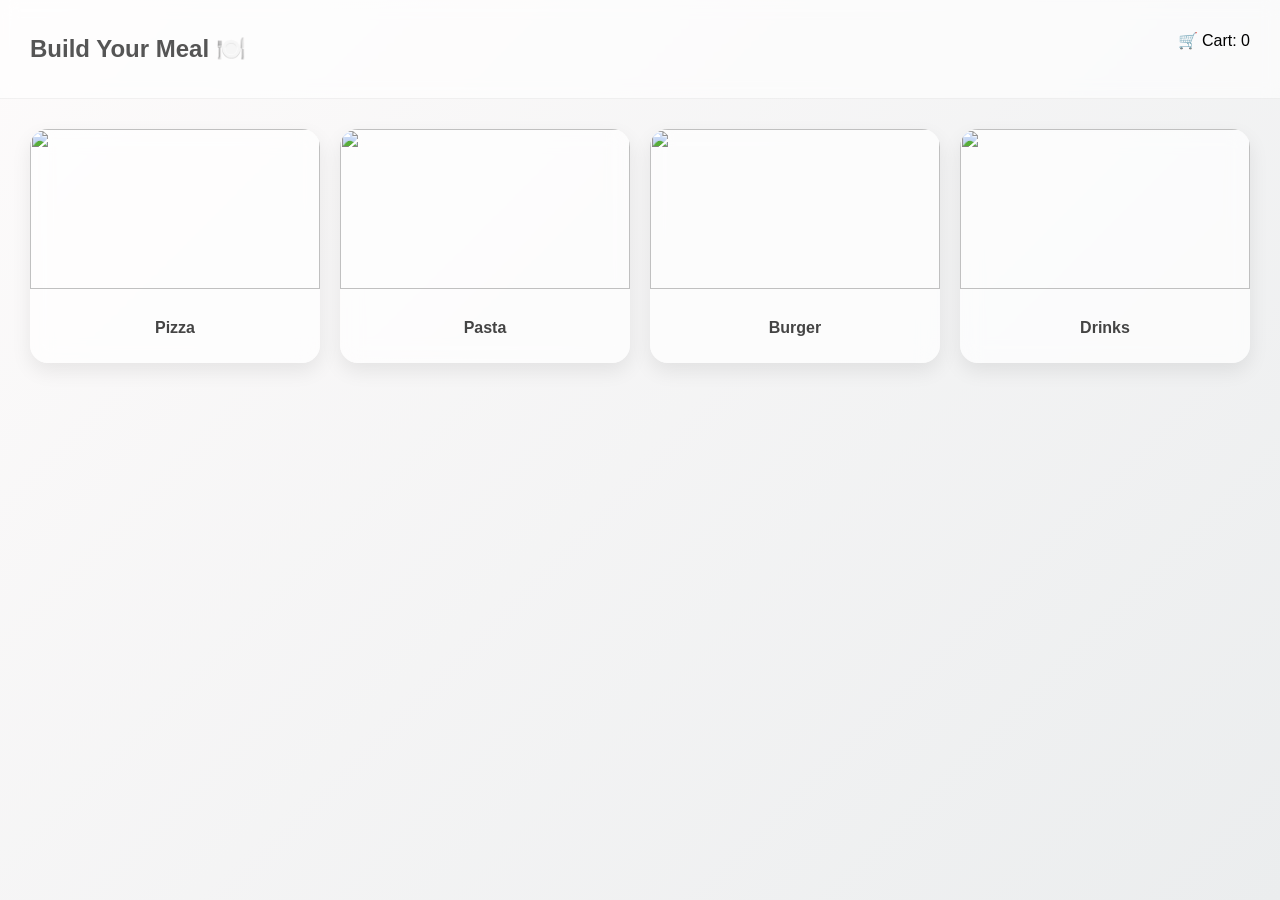
==== index.html @ 76381bdf "Initial commit" ====
<!DOCTYPE html>
<html lang="en">
<head>
<meta charset="UTF-8">
<title>BuildMyMeal</title>
<link rel="stylesheet" href="style.css">
<script src="https://cdn.tailwindcss.com"></script>
</head>
<body>
<nav class="navbar">
  <h2 class="heading">Build Your Meal 🍽️</h2>
  <p>🛒 Cart: <span id="cartCount">0</span></p>
</nav>
<main>
<div id="categories" class="categories">

  <div onclick="selectCategory('pizza')" class="catCard">
    <img src="https://cdn.pixabay.com/photo/2017/12/09/08/18/pizza-3007395_1280.jpg">
    <p>Pizza</p>
  </div>

  <div onclick="selectCategory('pasta')" class="catCard">
    <img src="https://images.unsplash.com/photo-1621996346565-e3dbc646d9a9?q=80&w=800">
    <p>Pasta</p>
  </div>

  <div onclick="selectCategory('burger')" class="catCard">
    <img src="https://cdn.pixabay.com/photo/2014/10/23/18/05/burger-500054_1280.jpg">
    <p>Burger</p>
  </div>

  <div onclick="selectCategory('drink')" class="catCard">
    <img src="https://cdn.pixabay.com/photo/2017/01/20/15/06/orange-juice-1995056_1280.jpg">
    <p>Drinks</p>
  </div>

</div>

<div id="builder"></div>

</main>

<script src="script.js"></script>
</body>
</html>
---- style.css ----
body {
  margin: 0;
  font-family: sans-serif;
  background: linear-gradient(135deg, #fdfbfb, #ebedee);
  min-height: 100vh;
}
.navbar {
  background: rgba(255,255,255,0.6);
  backdrop-filter: blur(8px);
  padding: 15px 30px;
  display: flex;
  justify-content: space-between;
  border-bottom: 1px solid rgba(0,0,0,0.05);
}
.heading {
  text-align: center;
  margin-top: 20px;
  color: #555;
}
.categories {
  display: grid;
  grid-template-columns: repeat(auto-fit, minmax(200px,1fr));
  gap: 20px;
  padding: 30px;
}
.catCard {
  background: rgba(255,255,255,0.7);
  backdrop-filter: blur(10px);
  border-radius: 18px;
  overflow: hidden;
  text-align: center;
  cursor: pointer;
  transition: 0.3s;
  box-shadow: 0 8px 20px rgba(0,0,0,0.08);
}
.catCard img {
  width: 100%;
  height: 160px;
  object-fit: cover;
}
.catCard p {
  padding: 10px;
  font-weight: 600;
  color: #444;
}
.catCard:hover {
  transform: translateY(-6px);
}
#builder {
  display: none;
  margin: 30px auto;
  width: 90%;
  max-width: 400px;
  background: rgba(255,255,255,0.8);
  backdrop-filter: blur(10px);
  padding: 20px;
  border-radius: 18px;
  text-align: center;
  box-shadow: 0 10px 25px rgba(0,0,0,0.08);
}
.options {
  display: grid;
  grid-template-columns: 1fr 1fr;
  gap: 10px;
}
.options button {
  padding: 10px;
  border-radius: 10px;
  background: #f1f3f5;
  border: none;
  transition: 0.3s;
}
.options button:hover {
  background: #dee2ff;
}
.card {
  padding: 10px;
}
.card img {
  width: 100%;
  border-radius: 12px;
}
.cartBtn {
  background: #ffcad4;
  margin-top: 10px;
  padding: 10px;
  border-radius: 10px;
  width: 100%;
}
.backInside {
  margin-top: 8px;
  background: #e9ecef;
  padding: 8px;
  border-radius: 10px;
  width: 100%;
}
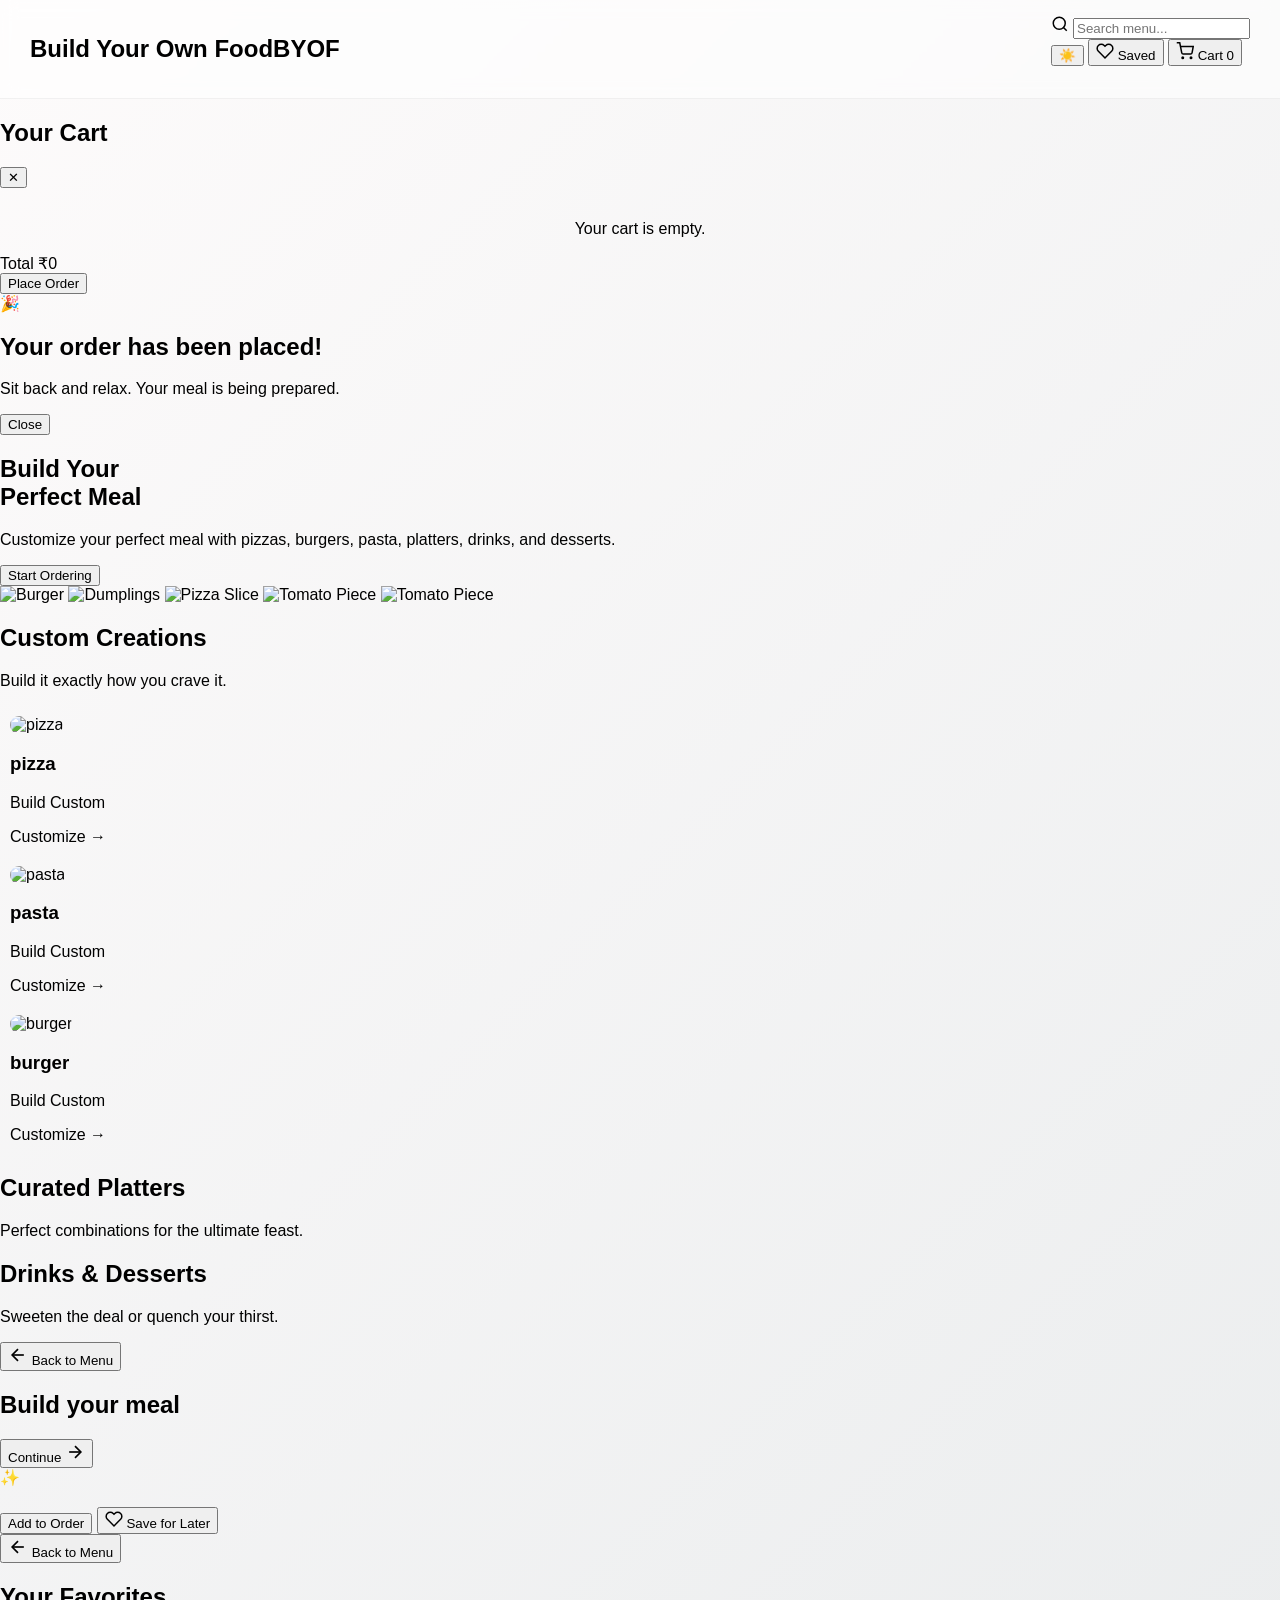
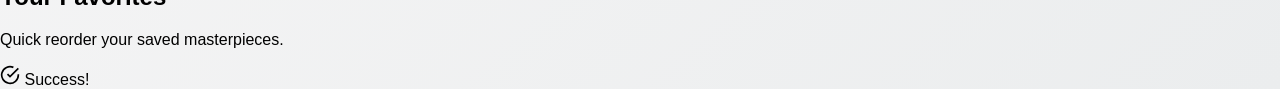
==== commit 94d4f54f: "do" ====
--- a/index.html
+++ b/index.html
@@ -1,45 +1,155 @@
 <!DOCTYPE html>
 <html lang="en">
 <head>
-<meta charset="UTF-8">
-<title>BuildMyMeal</title>
-<link rel="stylesheet" href="style.css">
-<script src="https://cdn.tailwindcss.com"></script>
+    <meta charset="UTF-8">
+    <meta name="viewport" content="width=device-width, initial-scale=1.0">
+    <title>Aesthetic Meal Builder</title>
+    <link href="https://fonts.googleapis.com/css2?family=Outfit:wght@300;400;500;600;700;800;900&display=swap" rel="stylesheet">
+    <script src="https://cdn.jsdelivr.net/npm/canvas-confetti@1.6.0/dist/confetti.browser.min.js"></script>
+    <link rel="stylesheet" href="style.css">
 </head>
 <body>
-<nav class="navbar">
-  <h2 class="heading">Build Your Meal 🍽️</h2>
-  <p>🛒 Cart: <span id="cartCount">0</span></p>
-</nav>
-<main>
-<div id="categories" class="categories">
 
-  <div onclick="selectCategory('pizza')" class="catCard">
-    <img src="https://cdn.pixabay.com/photo/2017/12/09/08/18/pizza-3007395_1280.jpg">
-    <p>Pizza</p>
-  </div>
+    <nav class="navbar">
+        <h1 class="logo" onclick="app.showSection('home')">
+        </span>Build Your Own Food<span class="logo-highlight">BYOF</span>
+        </h1>
+        <div class="nav-controls">
+            <div class="search-box">
+                <svg width="18" height="18" viewBox="0 0 24 24" fill="none" stroke="currentColor" stroke-width="2"><circle cx="11" cy="11" r="8"></circle><line x1="21" y1="21" x2="16.65" y2="16.65"></line></svg>
+                <input type="text" id="searchInput" placeholder="Search menu...">
+            </div>
+            <button class="nav-btn theme-toggle" id="themeToggleBtn" onclick="app.toggleTheme()">
+                <span id="themeIcon">☀️</span>
+            </button>
+            <button class="nav-btn" onclick="app.showSection('saved')">
+                <svg width="18" height="18" viewBox="0 0 24 24" fill="none" stroke="currentColor" stroke-width="2"><path d="M20.84 4.61a5.5 5.5 0 0 0-7.78 0L12 5.67l-1.06-1.06a5.5 5.5 0 0 0-7.78 7.78l1.06 1.06L12 21.23l7.78-7.78 1.06-1.06a5.5 5.5 0 0 0 0-7.78z"></path></svg>
+                Saved
+            </button>
+            <button class="cart-btn" onclick="app.toggleCart()">
+                <svg width="18" height="18" viewBox="0 0 24 24" fill="none" stroke="currentColor" stroke-width="2"><circle cx="9" cy="21" r="1"></circle><circle cx="20" cy="21" r="1"></circle><path d="M1 1h4l2.68 13.39a2 2 0 0 0 2 1.61h9.72a2 2 0 0 0 2-1.61L23 6H6"></path></svg>
+                Cart <span id="cartCount" class="badge-count">0</span>
+            </button>
+        </div>
+    </nav>
 
-  <div onclick="selectCategory('pasta')" class="catCard">
-    <img src="https://images.unsplash.com/photo-1621996346565-e3dbc646d9a9?q=80&w=800">
-    <p>Pasta</p>
-  </div>
+    <div id="cartOverlay" class="cart-overlay" onclick="app.toggleCart()"></div>
+    <div id="cartDrawer" class="cart-drawer">
+        <div class="cart-header">
+            <h2>Your Cart</h2>
+            <button class="close-cart-btn" onclick="app.toggleCart()">✕</button>
+        </div>
+        <div id="cartItemsContainer" class="cart-items"></div>
+        <div class="cart-footer">
+            <div class="cart-total-row">
+                <span>Total</span>
+                <span id="cartTotalDisplay" class="cart-total-price">₹0</span>
+            </div>
+            <button id="placeOrderBtn" class="primary-btn btn-large" onclick="app.placeOrder()">Place Order</button>
+        </div>
+    </div>
 
-  <div onclick="selectCategory('burger')" class="catCard">
-    <img src="https://cdn.pixabay.com/photo/2014/10/23/18/05/burger-500054_1280.jpg">
-    <p>Burger</p>
-  </div>
+    <div id="orderModalOverlay" class="modal-overlay">
+        <div class="modal-content glass-panel">
+            <div class="success-icon">🎉</div>
+            <h2>Your order has been placed!</h2>
+            <p>Sit back and relax. Your meal is being prepared.</p>
+            <button class="primary-btn btn-large" onclick="app.closeOrderModal()">Close</button>
+        </div>
+    </div>
 
-  <div onclick="selectCategory('drink')" class="catCard">
-    <img src="https://cdn.pixabay.com/photo/2017/01/20/15/06/orange-juice-1995056_1280.jpg">
-    <p>Drinks</p>
-  </div>
+    <main id="appContainer">
+  
+        <section id="homeSection" class="section active">
+            
+            <div class="hero-section">
+                <div class="hero-content">
+                    <h1>Build Your <br><span class="text-gradient">Perfect Meal</span></h1>
+                    <p>Customize your perfect meal with pizzas, burgers, pasta, platters, drinks, and desserts.</p>
+                    <button class="primary-btn hero-cta" onclick="document.getElementById('menu-start').scrollIntoView({behavior: 'smooth'})">Start Ordering</button>
+                </div>
+                
+                <div class="hero-images">
+                    <img src="images/burger.avif" class="float-img burger" alt="Burger">
+                    <img src="images/momos.avif" class="float-img momos" alt="Dumplings">
+                    <img src="images/pizza.avif" class="float-img pizza-slice" alt="Pizza Slice">
+                    <img src="images/tomato.avif" class="float-img tomato tomato-1" alt="Tomato Piece">
+                    <img src="images/tomato.avif" class="float-img tomato tomato-2" alt="Tomato Piece">
+                </div>
+            </div>
 
-</div>
+            <div class="container" id="menu-start">
+                <div class="section-header">
+                    <h2>Custom Creations</h2>
+                    <p>Build it exactly how you crave it.</p>
+                </div>
+                <div class="grid" id="customFoodGrid"></div>
 
-<div id="builder"></div>
+                <div class="section-header">
+                    <h2>Curated Platters</h2>
+                    <p>Perfect combinations for the ultimate feast.</p>
+                </div>
+                <div class="grid" id="plattersGrid"></div>
 
-</main>
+                <div class="section-header">
+                    <h2>Drinks & Desserts</h2>
+                    <p>Sweeten the deal or quench your thirst.</p>
+                </div>
+                <div class="grid" id="extrasGrid"></div>
+            </div>
+            
+        </section> 
 
-<script src="script.js"></script>
+        <section id="builderSection" class="section hidden container builder-container">
+            <button class="back-btn" onclick="app.showSection('home')">
+                <svg width="20" height="20" viewBox="0 0 24 24" fill="none" stroke="currentColor" stroke-width="2"><line x1="19" y1="12" x2="5" y2="12"></line><polyline points="12 19 5 12 12 5"></polyline></svg>
+                Back to Menu
+            </button>
+            <div class="builder-header">
+                <h2 id="builderTitle">Build your meal</h2>
+            </div>
+            
+            <div id="builderContent" class="option-cards-grid"></div>
+            
+            <div class="builder-actions">
+                <button id="nextStepBtn" class="primary-btn btn-large">Continue <svg width="20" height="20" viewBox="0 0 24 24" fill="none" stroke="currentColor" stroke-width="2"><line x1="5" y1="12" x2="19" y2="12"></line><polyline points="12 5 19 12 12 19"></polyline></svg></button>
+            </div>
+        </section>
+
+        <section id="summarySection" class="section hidden container">
+            <div class="summary-card glass-panel">
+                <div class="success-icon">✨</div>
+                <h2 id="summaryMessage"></h2>
+                <div class="receipt-divider"></div>
+                <h3 id="summaryTotal"></h3>
+                <div class="action-buttons">
+                    <button class="primary-btn btn-large" onclick="app.addToCart()">Add to Order</button>
+                    <button class="secondary-btn btn-large" onclick="app.saveMeal()">
+                        <svg width="18" height="18" viewBox="0 0 24 24" fill="none" stroke="currentColor" stroke-width="2"><path d="M20.84 4.61a5.5 5.5 0 0 0-7.78 0L12 5.67l-1.06-1.06a5.5 5.5 0 0 0-7.78 7.78l1.06 1.06L12 21.23l7.78-7.78 1.06-1.06a5.5 5.5 0 0 0 0-7.78z"></path></svg>
+                        Save for Later
+                    </button>
+                </div>
+            </div>
+        </section>
+
+        <section id="savedSection" class="section hidden container">
+            <button class="back-btn" onclick="app.showSection('home')">
+                <svg width="20" height="20" viewBox="0 0 24 24" fill="none" stroke="currentColor" stroke-width="2"><line x1="19" y1="12" x2="5" y2="12"></line><polyline points="12 19 5 12 12 5"></polyline></svg>
+                Back to Menu
+            </button>
+            <div class="section-header">
+                <h2>Your Favorites</h2>
+                <p>Quick reorder your saved masterpieces.</p>
+            </div>
+            <div class="grid" id="savedMealsGrid"></div>
+        </section>
+    </main>
+
+    <div id="toast" class="toast hidden">
+        <svg width="20" height="20" viewBox="0 0 24 24" fill="none" stroke="currentColor" stroke-width="2"><path d="M22 11.08V12a10 10 0 1 1-5.93-9.14"></path><polyline points="22 4 12 14.01 9 11.01"></polyline></svg>
+        <span id="toastMsg">Success!</span>
+    </div>
+
+    <script src="script.js"></script>
 </body>
-</html>+</html>
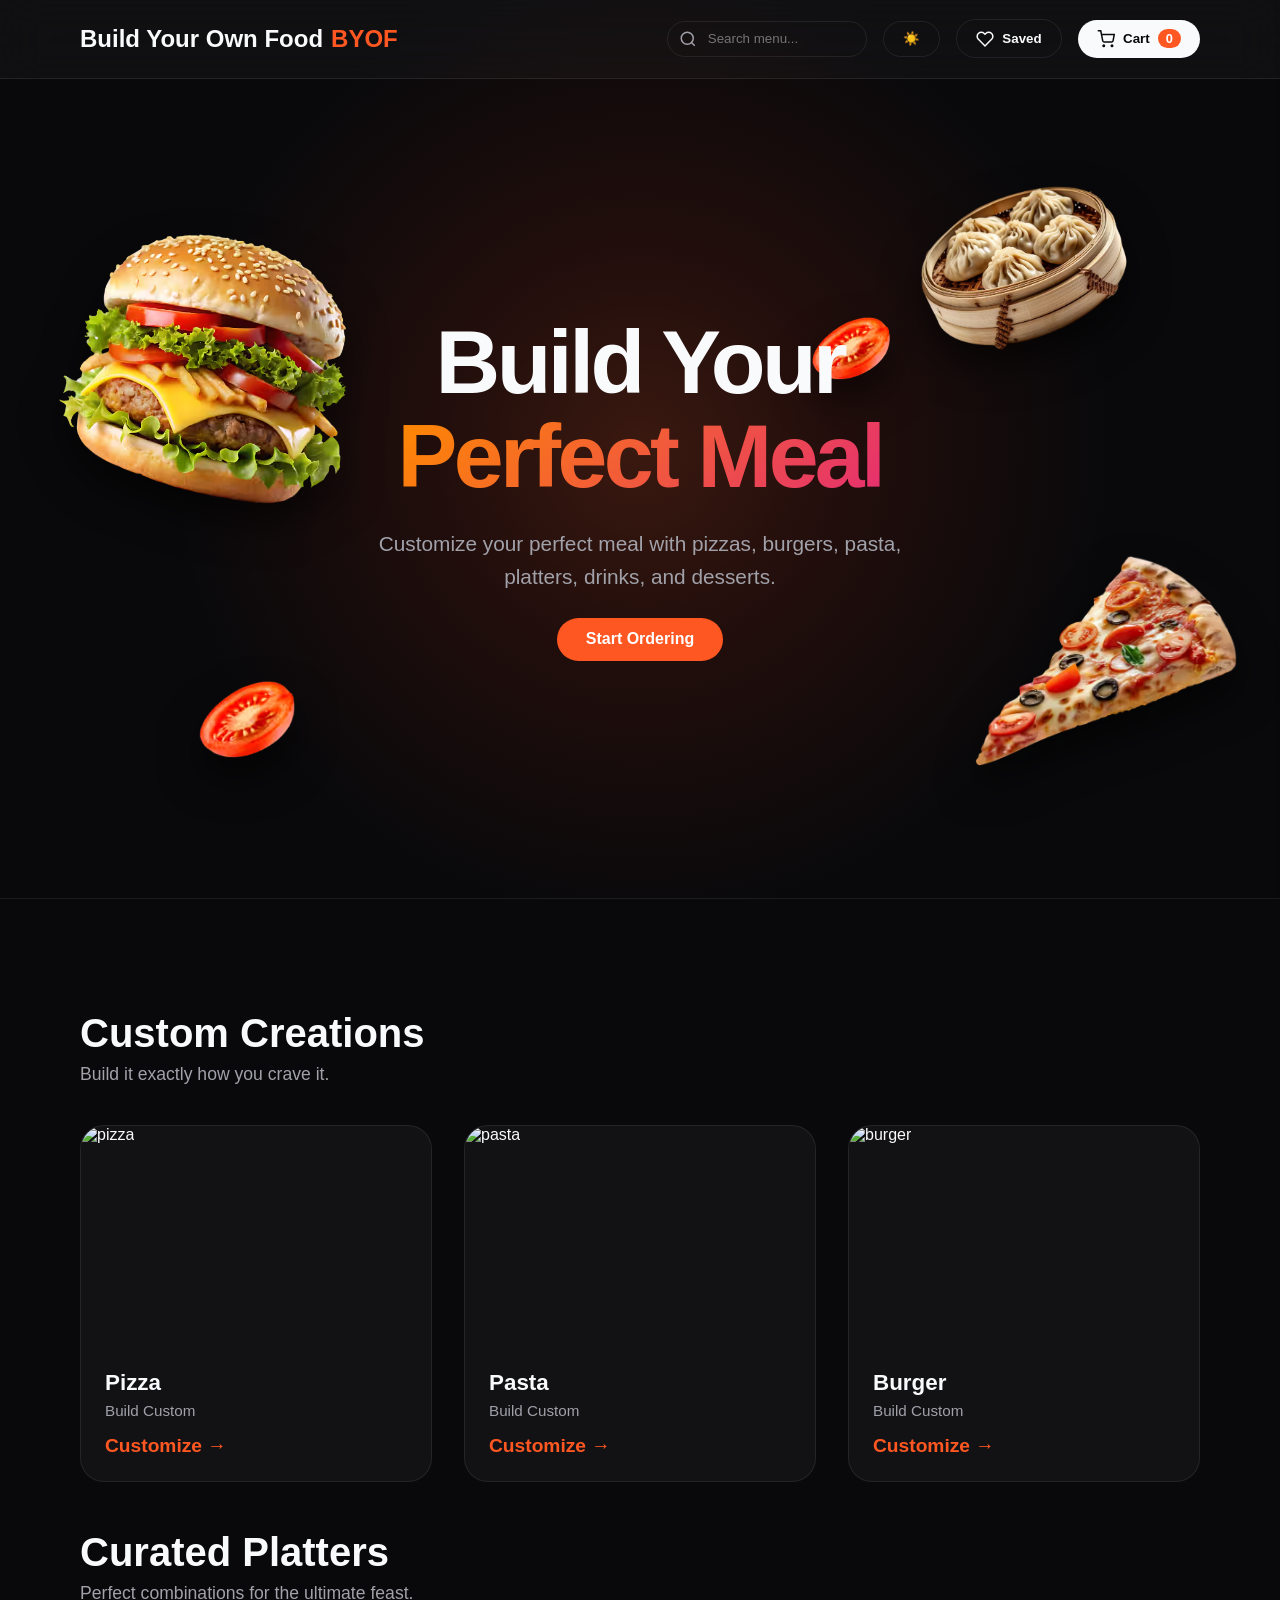
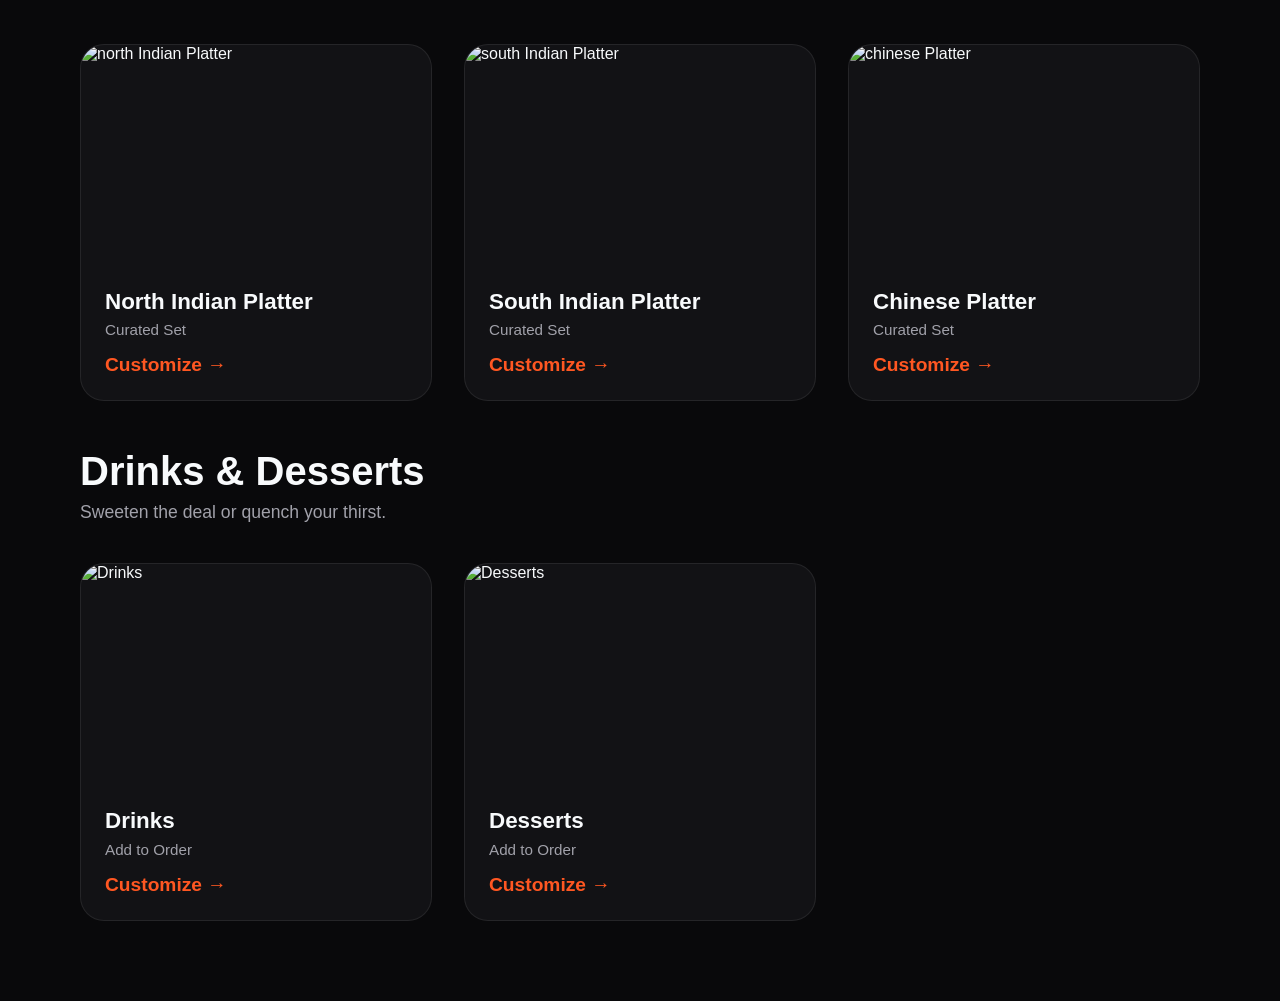
==== commit 466ed504: "new code" ====
--- a/index.html
+++ b/index.html
@@ -152,4 +152,4 @@
 
     <script src="script.js"></script>
 </body>
-</html>
+</html>
--- a/style.css
+++ b/style.css
@@ -1,96 +1,922 @@
+:root {
+    --bg-main: #09090b;
+    --surface-main: rgba(24, 24, 27, 0.7);
+    --text-main: #f8fafc;
+    --text-muted: #a1a1aa;
+
+    --primary: #ff5722;
+    --primary-hover: #f97316;
+    --primary-glow: rgba(255, 87, 34, 0.35);
+
+    --glass-bg: rgba(255, 255, 255, 0.03);
+    --glass-border: rgba(255, 255, 255, 0.08);
+    --glass-hover: rgba(255, 255, 255, 0.06);
+
+    --radius-md: 16px;
+    --radius-lg: 24px;
+
+    --shadow-soft: 0 10px 40px -10px rgba(0, 0, 0, 0.5);
+    --shadow-glow: 0 0 30px var(--primary-glow);
+}
+
+body.light-mode {
+    --bg-main: #f8fafc;
+    --surface-main: rgba(255, 255, 255, 0.85);
+    --text-main: #0f172a;
+    --text-muted: #64748b;
+    --glass-bg: rgba(255, 255, 255, 0.6);
+    --glass-border: #e2e8f0;
+    --glass-hover: #f1f5f9;
+    --shadow-soft: 0 10px 40px -10px rgba(0, 0, 0, 0.08);
+}
+
+* {
+    box-sizing: border-box;
+    margin: 0;
+    padding: 0;
+    font-family: 'Outfit', sans-serif;
+}
+
+/* =========================================
+   2. TYPOGRAPHY & GLOBAL STYLES
+   ========================================= */
 body {
-  margin: 0;
-  font-family: sans-serif;
-  background: linear-gradient(135deg, #fdfbfb, #ebedee);
-  min-height: 100vh;
-}
+    background-color: var(--bg-main);
+    /* Modern, Centered, Deep glowing radial gradient */
+    background-image: radial-gradient(circle at center,
+            rgba(255, 87, 34, 0.20) 0%,
+            rgba(255, 60, 20, 0.10) 25%,
+            rgba(9, 9, 11, 0.95) 60%,
+            #09090b 100%);
+    background-attachment: fixed;
+    background-size: 100vw 100vh;
+    background-repeat: no-repeat;
+    color: var(--text-main);
+    overflow-x: hidden;
+    transition: background-color 0.3s, color 0.3s;
+}
+
+body.light-mode {
+    background-image: radial-gradient(circle at center,
+            rgba(255, 120, 60, 0.15) 0%,
+            rgba(255, 120, 60, 0.05) 30%,
+            rgba(248, 250, 252, 0.9) 60%,
+            #f8fafc 100%);
+}
+
+.text-gradient {
+    background: linear-gradient(135deg, #ff8a00, #e52e71);
+    -webkit-background-clip: text;
+    -webkit-text-fill-color: transparent;
+}
+
 .navbar {
-  background: rgba(255,255,255,0.6);
-  backdrop-filter: blur(8px);
-  padding: 15px 30px;
-  display: flex;
-  justify-content: space-between;
-  border-bottom: 1px solid rgba(0,0,0,0.05);
-}
-.heading {
-  text-align: center;
-  margin-top: 20px;
-  color: #555;
-}
-.categories {
-  display: grid;
-  grid-template-columns: repeat(auto-fit, minmax(200px,1fr));
-  gap: 20px;
-  padding: 30px;
-}
-.catCard {
-  background: rgba(255,255,255,0.7);
-  backdrop-filter: blur(10px);
-  border-radius: 18px;
-  overflow: hidden;
-  text-align: center;
-  cursor: pointer;
-  transition: 0.3s;
-  box-shadow: 0 8px 20px rgba(0,0,0,0.08);
-}
-.catCard img {
-  width: 100%;
-  height: 160px;
-  object-fit: cover;
-}
-.catCard p {
-  padding: 10px;
-  font-weight: 600;
-  color: #444;
-}
-.catCard:hover {
-  transform: translateY(-6px);
-}
-#builder {
-  display: none;
-  margin: 30px auto;
-  width: 90%;
-  max-width: 400px;
-  background: rgba(255,255,255,0.8);
-  backdrop-filter: blur(10px);
-  padding: 20px;
-  border-radius: 18px;
-  text-align: center;
-  box-shadow: 0 10px 25px rgba(0,0,0,0.08);
-}
-.options {
-  display: grid;
-  grid-template-columns: 1fr 1fr;
-  gap: 10px;
-}
-.options button {
-  padding: 10px;
-  border-radius: 10px;
-  background: #f1f3f5;
-  border: none;
-  transition: 0.3s;
-}
-.options button:hover {
-  background: #dee2ff;
-}
+    display: flex;
+    justify-content: space-between;
+    align-items: center;
+    padding: 1.2rem 80px;
+    background: var(--glass-bg);
+    backdrop-filter: blur(25px);
+    -webkit-backdrop-filter: blur(25px);
+    border-bottom: 1px solid var(--glass-border);
+    position: sticky;
+    top: 0;
+    z-index: 100;
+}
+
+.logo {
+    cursor: pointer;
+    font-weight: 800;
+    font-size: 1.5rem;
+    display: flex;
+    align-items: center;
+    gap: 8px;
+}
+
+.logo-highlight {
+    color: var(--primary);
+}
+
+.nav-controls {
+    display: flex;
+    gap: 1rem;
+    align-items: center;
+}
+
+.search-box {
+    position: relative;
+    display: flex;
+    align-items: center;
+}
+
+.search-box svg {
+    position: absolute;
+    left: 12px;
+    color: var(--text-muted);
+    pointer-events: none;
+}
+
+.search-box input {
+    padding: 0.6rem 1rem 0.6rem 2.5rem;
+    border: 1px solid var(--glass-border);
+    border-radius: 100px;
+    background: transparent;
+    color: var(--text-main);
+    outline: none;
+    transition: 0.3s;
+    width: 200px;
+}
+
+.search-box input:focus {
+    border-color: var(--primary);
+    width: 240px;
+    box-shadow: var(--shadow-glow);
+}
+
+.nav-btn,
+.cart-btn {
+    display: flex;
+    align-items: center;
+    gap: 8px;
+    padding: 0.6rem 1.2rem;
+    cursor: pointer;
+    background: transparent;
+    border: 1px solid var(--glass-border);
+    border-radius: 100px;
+    color: var(--text-main);
+    transition: 0.3s;
+    font-weight: 600;
+}
+
+.nav-btn:hover {
+    background: var(--glass-hover);
+    border-color: var(--text-muted);
+}
+
+.cart-btn {
+    background: var(--text-main);
+    color: var(--bg-main);
+    border: none;
+}
+
+.cart-btn:hover {
+    transform: translateY(-2px);
+    box-shadow: 0 5px 15px rgba(0, 0, 0, 0.2);
+}
+
+.badge-count {
+    background: var(--primary);
+    color: white;
+    padding: 2px 8px;
+    border-radius: 20px;
+    font-size: 0.8rem;
+    font-weight: 800;
+}
+
+.cart-overlay {
+    position: fixed;
+    inset: 0;
+    background: rgba(0, 0, 0, 0.6);
+    backdrop-filter: blur(4px);
+    opacity: 0;
+    pointer-events: none;
+    transition: opacity 0.3s ease;
+    z-index: 999;
+}
+
+.cart-overlay.active {
+    opacity: 1;
+    pointer-events: all;
+}
+
+.cart-drawer {
+    position: fixed;
+    right: -450px;
+    top: 0;
+    bottom: 0;
+    width: 100%;
+    max-width: 400px;
+    background: rgba(24, 24, 27, 0.95);
+    backdrop-filter: blur(30px);
+    box-shadow: -10px 0 30px rgba(0, 0, 0, 0.5);
+    border-left: 1px solid var(--glass-border);
+    z-index: 1000;
+    transition: right 0.4s cubic-bezier(0.16, 1, 0.3, 1);
+    display: flex;
+    flex-direction: column;
+}
+
+body.light-mode .cart-drawer {
+    background: rgba(255, 255, 255, 0.95);
+}
+
+.cart-drawer.active {
+    right: 0;
+}
+
+.cart-header {
+    padding: 2rem;
+    border-bottom: 1px solid var(--glass-border);
+    display: flex;
+    justify-content: space-between;
+    align-items: center;
+}
+
+.cart-header h2 {
+    font-size: 1.8rem;
+}
+
+.close-cart-btn {
+    background: transparent;
+    border: none;
+    font-size: 1.5rem;
+    color: var(--text-muted);
+    cursor: pointer;
+}
+
+.close-cart-btn:hover {
+    color: var(--text-main);
+}
+
+.cart-items {
+    flex-grow: 1;
+    overflow-y: auto;
+    padding: 2rem;
+    display: flex;
+    flex-direction: column;
+    gap: 1rem;
+}
+
+.cart-item {
+    display: flex;
+    justify-content: space-between;
+    align-items: center;
+    padding: 1rem;
+    background: var(--glass-bg);
+    border: 1px solid var(--glass-border);
+    border-radius: 12px;
+}
+
+.cart-item-details h4 {
+    font-size: 1.1rem;
+    margin-bottom: 4px;
+}
+
+.cart-item-details p {
+    font-size: 0.85rem;
+    color: var(--text-muted);
+    max-width: 200px;
+    line-height: 1.3;
+}
+
+.cart-item-price-qty {
+    text-align: right;
+}
+
+.cart-item-price-qty .qty {
+    font-size: 0.85rem;
+    color: var(--text-muted);
+    margin-bottom: 4px;
+    display: block;
+}
+
+.cart-item-price-qty .price {
+    font-weight: bold;
+    color: var(--primary);
+    font-size: 1.1rem;
+}
+
+.cart-footer {
+    padding: 2rem;
+    border-top: 1px solid var(--glass-border);
+}
+
+.cart-total-row {
+    display: flex;
+    justify-content: space-between;
+    font-size: 1.4rem;
+    font-weight: bold;
+    margin-bottom: 1.5rem;
+}
+
+.cart-total-price {
+    color: var(--primary);
+}
+
+.hero-section {
+    position: relative;
+    width: 100%;
+    min-height: 100vh;
+    display: flex;
+    align-items: center;
+    justify-content: center;
+    overflow: hidden;
+    border-bottom: 1px solid var(--glass-border);
+    margin-top: -80px;
+    padding-top: 80px;
+}
+
+.hero-content {
+    position: relative;
+    z-index: 10;
+    text-align: center;
+    max-width: 900px;
+    padding: 0 2rem;
+    display: flex;
+    flex-direction: column;
+    align-items: center;
+    gap: 1.5rem;
+}
+
+.hero-content h1 {
+    font-size: clamp(3.5rem, 7vw, 6.5rem);
+    font-weight: 800;
+    line-height: 1.05;
+    letter-spacing: -0.04em;
+}
+
+.hero-content p {
+    font-size: clamp(1.1rem, 2vw, 1.3rem);
+    color: var(--text-muted);
+    max-width: 600px;
+    line-height: 1.6;
+}
+
+.hero-images {
+    position: absolute;
+    top: 0;
+    left: 0;
+    width: 100%;
+    height: 100%;
+    pointer-events: none;
+    z-index: 5;
+}
+
+.float-img {
+    position: absolute;
+    object-fit: contain;
+    filter: drop-shadow(0 20px 20px rgba(0, 0, 0, 0.6));
+}
+
+.burger {
+    width: 380px;
+    left: 2%;
+    top: 20%;
+    animation: float 6s ease-in-out infinite;
+}
+
+.pizza-slice {
+    width: 320px;
+    right: 2%;
+    bottom: 10%;
+    animation: float-tilted 5.5s ease-in-out infinite 0.5s;
+}
+
+.momos {
+    width: 260px;
+    right: 10%;
+    top: 15%;
+    animation: float 7s ease-in-out infinite 1s alternate-reverse;
+}
+
+.tomato-1 {
+    width: 90px;
+    right: 30%;
+    top: 35%;
+    animation: float 4s ease-in-out infinite 0.2s;
+}
+
+.tomato-2 {
+    width: 110px;
+    left: 15%;
+    bottom: 15%;
+    animation: float 4.5s ease-in-out infinite 0.8s;
+}
+
+@keyframes float {
+
+    0%,
+    100% {
+        transform: translateY(0);
+    }
+
+    50% {
+        transform: translateY(-30px);
+    }
+}
+
+@keyframes float-tilted {
+
+    0%,
+    100% {
+        transform: translateY(0) rotate(-15deg);
+    }
+
+    50% {
+        transform: translateY(-30px) rotate(-13deg);
+    }
+}
+
+main {
+    width: 100%;
+    padding-bottom: 5rem;
+}
+
+.container {
+    max-width: 1400px;
+    margin: 0 auto;
+    padding: 4rem 80px 0;
+}
+
+.section {
+    display: none;
+}
+
+.section.active {
+    display: block;
+    animation: fadeUp 0.6s cubic-bezier(0.16, 1, 0.3, 1) forwards;
+}
+
+.section-header {
+    margin-bottom: 2.5rem;
+    margin-top: 3rem;
+}
+
+.section-header h2 {
+    font-size: 2.5rem;
+    font-weight: 700;
+}
+
+.section-header p {
+    color: var(--text-muted);
+    font-size: 1.1rem;
+    margin-top: 0.5rem;
+}
+
+.grid {
+    display: grid;
+    grid-template-columns: repeat(auto-fill, minmax(300px, 1fr));
+    gap: 2rem;
+}
+
 .card {
-  padding: 10px;
-}
+    background: var(--surface-main);
+    backdrop-filter: blur(15px);
+    -webkit-backdrop-filter: blur(15px);
+    border: 1px solid var(--glass-border);
+    border-radius: var(--radius-lg);
+    overflow: hidden;
+    cursor: pointer;
+    transition: all 0.4s cubic-bezier(0.16, 1, 0.3, 1);
+    position: relative;
+    display: flex;
+    flex-direction: column;
+}
+
+.card:hover {
+    transform: translateY(-8px);
+    border-color: rgba(255, 255, 255, 0.2);
+    box-shadow: 0 20px 40px rgba(0, 0, 0, 0.15);
+}
+
+body:not(.light-mode) .card:hover {
+    box-shadow: 0 20px 40px rgba(0, 0, 0, 0.6);
+}
+
+.card-img-wrapper {
+    width: 100%;
+    height: 220px;
+    overflow: hidden;
+    position: relative;
+}
+
 .card img {
-  width: 100%;
-  border-radius: 12px;
-}
-.cartBtn {
-  background: #ffcad4;
-  margin-top: 10px;
-  padding: 10px;
-  border-radius: 10px;
-  width: 100%;
-}
-.backInside {
-  margin-top: 8px;
-  background: #e9ecef;
-  padding: 8px;
-  border-radius: 10px;
-  width: 100%;
+    width: 100%;
+    height: 100%;
+    object-fit: cover;
+    transition: transform 0.6s;
+}
+
+.card:hover img {
+    transform: scale(1.08);
+}
+
+.card-content {
+    padding: 1.5rem;
+    flex-grow: 1;
+    display: flex;
+    flex-direction: column;
+}
+
+.card h3 {
+    font-size: 1.4rem;
+    font-weight: 700;
+    margin-bottom: 0.4rem;
+    text-transform: capitalize;
+}
+
+.card p {
+    color: var(--text-muted);
+    font-size: 0.95rem;
+    margin-bottom: 1rem;
+}
+
+.card .price-tag {
+    margin-top: auto;
+    font-size: 1.2rem;
+    font-weight: 700;
+    color: var(--primary);
+}
+
+.card[data-hidden="true"] {
+    display: none;
+}
+
+.builder-container {
+    max-width: 1000px;
+    margin: 0 auto;
+}
+
+.builder-header {
+    display: flex;
+    justify-content: space-between;
+    align-items: center;
+    margin-bottom: 2rem;
+    padding-bottom: 1rem;
+    border-bottom: 1px solid var(--glass-border);
+}
+
+.builder-header h2 {
+    font-size: 2rem;
+}
+
+.option-cards-grid {
+    display: grid;
+    grid-template-columns: repeat(auto-fill, minmax(200px, 1fr));
+    gap: 1.5rem;
+    margin-bottom: 3rem;
+}
+
+.hidden-input {
+    position: absolute;
+    opacity: 0;
+    pointer-events: none;
+}
+
+.option-card {
+    background: var(--surface-main);
+    backdrop-filter: blur(15px);
+    border: 2px solid var(--glass-border);
+    border-radius: var(--radius-md);
+    padding: 1.5rem 1rem;
+    cursor: pointer;
+    text-align: center;
+    transition: all 0.3s cubic-bezier(0.16, 1, 0.3, 1);
+    position: relative;
+    display: flex;
+    flex-direction: column;
+    align-items: center;
+    gap: 0.8rem;
+    box-shadow: var(--shadow-soft);
+}
+
+.option-card:hover {
+    transform: translateY(-5px);
+    border-color: rgba(255, 255, 255, 0.3);
+    background: var(--glass-hover);
+}
+
+body.light-mode .option-card:hover {
+    border-color: #cbd5e1;
+}
+
+.option-card img {
+    width: 80px;
+    height: 80px;
+    border-radius: 50%;
+    object-fit: cover;
+    background: var(--glass-bg);
+    border: 2px solid var(--glass-border);
+    transition: transform 0.3s;
+}
+
+.option-card:hover img {
+    transform: scale(1.05);
+}
+
+.option-card .opt-name {
+    font-size: 1.1rem;
+    font-weight: 600;
+    line-height: 1.2;
+}
+
+.option-card .opt-price {
+    color: var(--text-muted);
+    font-size: 1rem;
+}
+
+.check-icon {
+    position: absolute;
+    top: 10px;
+    right: 10px;
+    width: 24px;
+    height: 24px;
+    border-radius: 50%;
+    background: var(--primary);
+    color: white;
+    display: flex;
+    align-items: center;
+    justify-content: center;
+    font-size: 12px;
+    font-weight: bold;
+    opacity: 0;
+    transform: scale(0.5);
+    transition: all 0.3s ease;
+}
+
+.option-card:has(.hidden-input:checked) {
+    border-color: var(--primary);
+    background: rgba(255, 87, 34, 0.08);
+    box-shadow: 0 10px 25px var(--primary-glow);
+}
+
+.option-card:has(.hidden-input:checked) .check-icon {
+    opacity: 1;
+    transform: scale(1);
+}
+
+.option-card:has(.hidden-input:checked) .opt-price {
+    color: var(--primary);
+    font-weight: bold;
+}
+
+.primary-btn {
+    display: inline-flex;
+    align-items: center;
+    justify-content: center;
+    gap: 8px;
+    background: var(--primary);
+    color: white;
+    border: none;
+    padding: 0.8rem 1.8rem;
+    border-radius: 100px;
+    cursor: pointer;
+    font-size: 1rem;
+    font-weight: 600;
+    transition: all 0.3s ease;
+}
+
+.primary-btn:hover {
+    background: var(--primary-hover);
+    transform: translateY(-2px);
+    box-shadow: var(--shadow-glow);
+}
+
+.secondary-btn {
+    display: inline-flex;
+    align-items: center;
+    justify-content: center;
+    gap: 8px;
+    background: transparent;
+    color: var(--text-main);
+    border: 1px solid var(--glass-border);
+    padding: 0.8rem 1.8rem;
+    border-radius: 100px;
+    cursor: pointer;
+    font-size: 1rem;
+    font-weight: 600;
+    transition: all 0.3s ease;
+}
+
+.secondary-btn:hover {
+    border-color: var(--text-main);
+    background: var(--glass-bg);
+}
+
+.btn-large {
+    padding: 1rem 2rem;
+    font-size: 1.1rem;
+    width: 100%;
+}
+
+.action-buttons {
+    display: flex;
+    flex-direction: column;
+    align-items: center;
+    gap: 1rem;
+    margin-top: 2rem;
+}
+
+.back-btn {
+    display: inline-flex;
+    align-items: center;
+    gap: 8px;
+    background: transparent;
+    border: none;
+    color: var(--text-muted);
+    cursor: pointer;
+    font-size: 1rem;
+    margin-bottom: 2rem;
+    transition: 0.2s;
+    font-weight: 500;
+}
+
+.back-btn:hover {
+    color: var(--text-main);
+    transform: translateX(-4px);
+}
+
+.modal-overlay {
+    position: fixed;
+    inset: 0;
+    background: rgba(0, 0, 0, 0.7);
+    backdrop-filter: blur(8px);
+    display: flex;
+    align-items: center;
+    justify-content: center;
+    opacity: 0;
+    pointer-events: none;
+    transition: 0.3s;
+    z-index: 1001;
+}
+
+.modal-overlay.active {
+    opacity: 1;
+    pointer-events: all;
+}
+
+.glass-panel {
+    background: var(--surface-main);
+    backdrop-filter: blur(25px);
+    border: 1px solid var(--glass-border);
+    padding: 4rem 2rem;
+    text-align: center;
+    border-radius: var(--radius-lg);
+    box-shadow: var(--shadow-soft);
+    max-width: 550px;
+    margin: 0 auto;
+}
+
+.success-icon {
+    font-size: 4rem;
+    margin-bottom: 1rem;
+    animation: bounceIn 0.6s cubic-bezier(0.175, 0.885, 0.32, 1.275);
+}
+
+.glass-panel h2 {
+    font-size: 2.2rem;
+    font-weight: 700;
+    color: var(--text-main);
+}
+
+.receipt-divider {
+    width: 60px;
+    height: 4px;
+    background: var(--glass-border);
+    margin: 1.5rem auto;
+    border-radius: 4px;
+}
+
+.glass-panel h3 {
+    font-size: 2.5rem;
+    font-weight: 800;
+    color: var(--primary);
+}
+
+.toast {
+    position: fixed;
+    bottom: 30px;
+    left: 50%;
+    transform: translateX(-50%) translateY(50px);
+    background: var(--text-main);
+    color: var(--bg-main);
+    padding: 1rem 2rem;
+    border-radius: 100px;
+    font-weight: 600;
+    display: flex;
+    align-items: center;
+    gap: 12px;
+    z-index: 1000;
+    transition: all 0.4s ease;
+    box-shadow: 0 10px 30px rgba(0, 0, 0, 0.3);
+}
+
+.toast svg {
+    color: #10b981;
+}
+
+.toast.show {
+    transform: translateX(-50%) translateY(0);
+    opacity: 1;
+}
+
+.toast.hidden {
+    opacity: 0;
+    pointer-events: none;
+}
+
+
+@keyframes fadeUp {
+    from {
+        opacity: 0;
+        transform: translateY(20px);
+    }
+
+    to {
+        opacity: 1;
+        transform: translateY(0);
+    }
+}
+
+@keyframes bounceIn {
+    0% {
+        transform: scale(0.5);
+        opacity: 0;
+    }
+
+    100% {
+        transform: scale(1);
+        opacity: 1;
+    }
+}
+
+@media (max-width: 1024px) {
+    .container {
+        padding: 4rem 40px 0;
+    }
+
+    .navbar {
+        padding: 1rem 40px;
+    }
+
+    .burger {
+        width: 280px;
+        left: -2%;
+    }
+
+    .pizza-slice {
+        width: 240px;
+        right: -2%;
+    }
+
+    .momos {
+        width: 200px;
+    }
+}
+
+@media (max-width: 768px) {
+    .container {
+        padding: 4rem 20px 0;
+    }
+
+    .navbar {
+        flex-direction: column;
+        padding: 1rem 20px;
+        gap: 1rem;
+    }
+
+    .nav-controls {
+        width: 100%;
+        justify-content: space-between;
+    }
+
+    .hero-section {
+        min-height: 80vh;
+        margin-top: 0;
+        padding-top: 0;
+    }
+
+    .hero-content h1 {
+        font-size: 3rem;
+    }
+
+
+    .burger {
+        width: 180px;
+        opacity: 0.3;
+        left: -10px;
+        top: 10%;
+    }
+
+    .pizza-slice {
+        width: 160px;
+        right: -10px;
+        bottom: 5%;
+        opacity: 0.3;
+    }
+
+    .momos {
+        width: 140px;
+        top: 5%;
+        opacity: 0.3;
+    }
+
+    .tomato-1,
+    .tomato-2 {
+        display: none;
+    }
+
+    .cart-drawer {
+        width: 85%;
+    }
 }
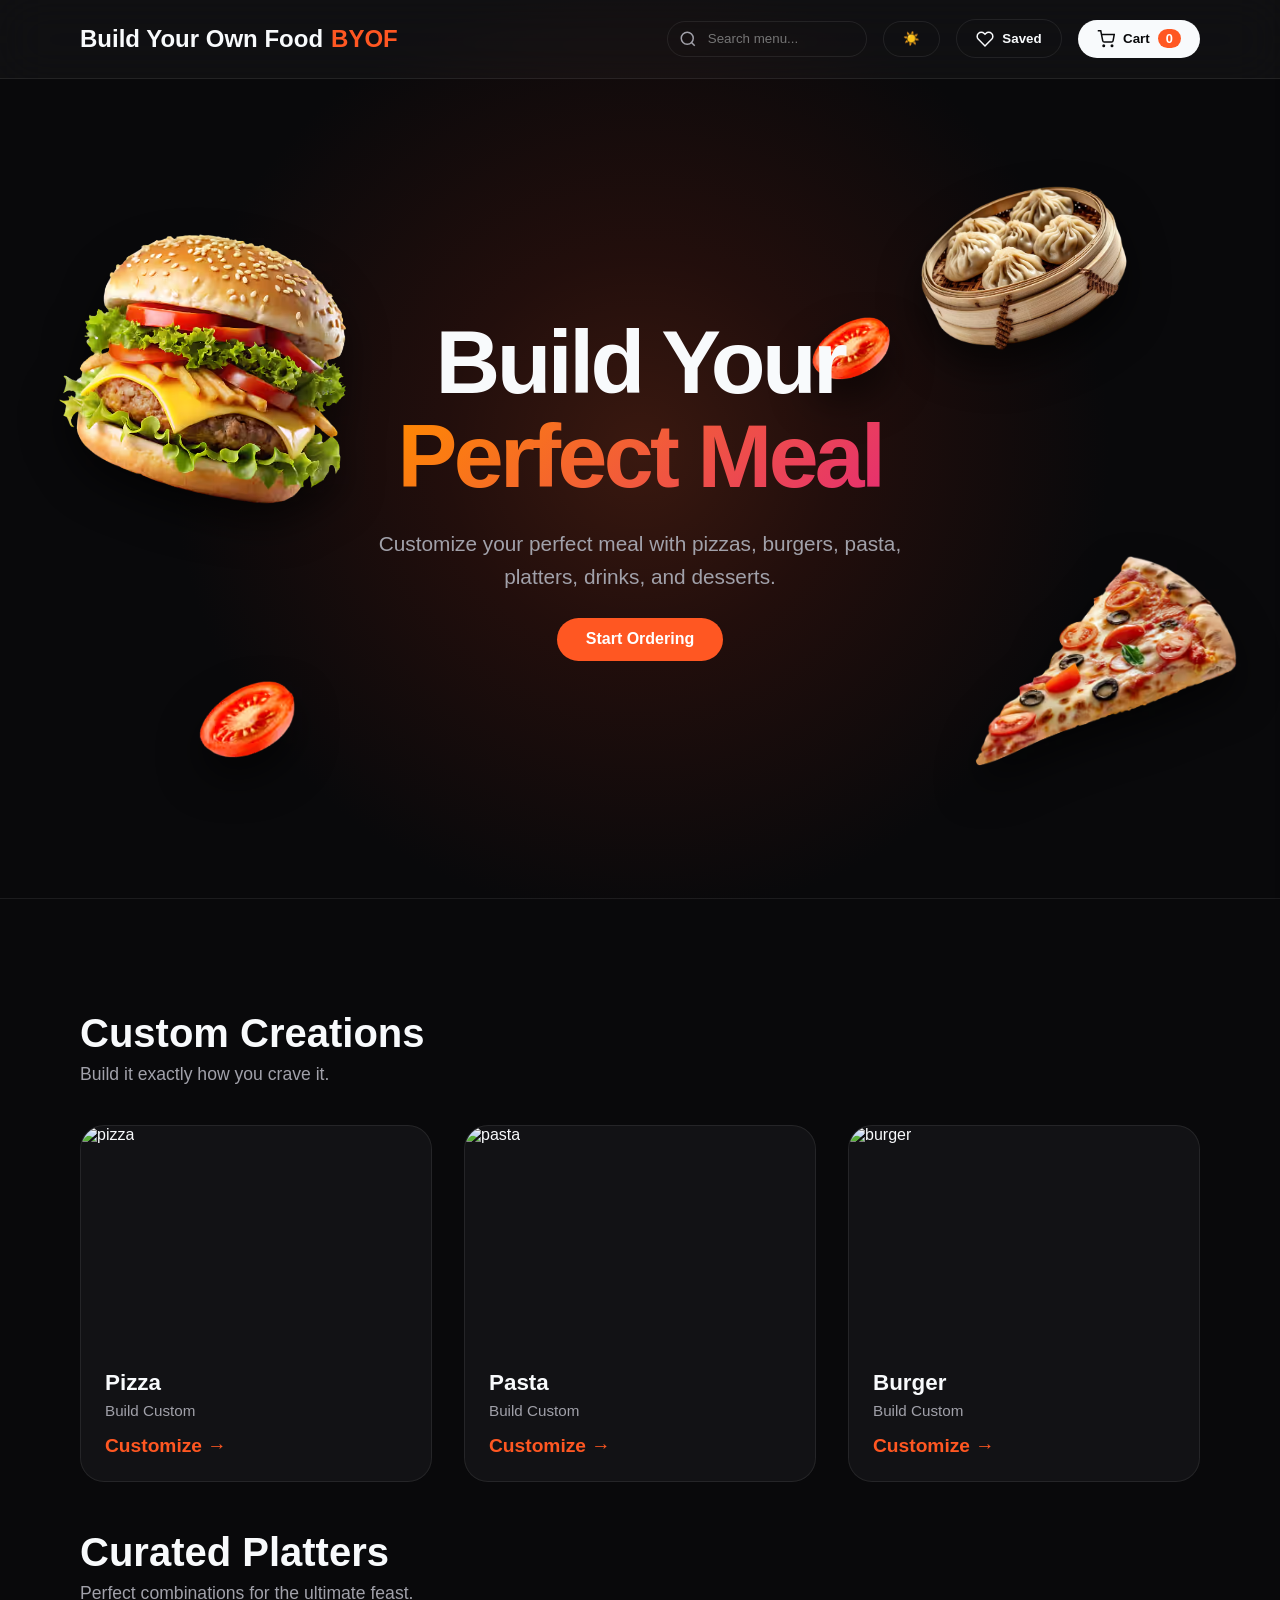
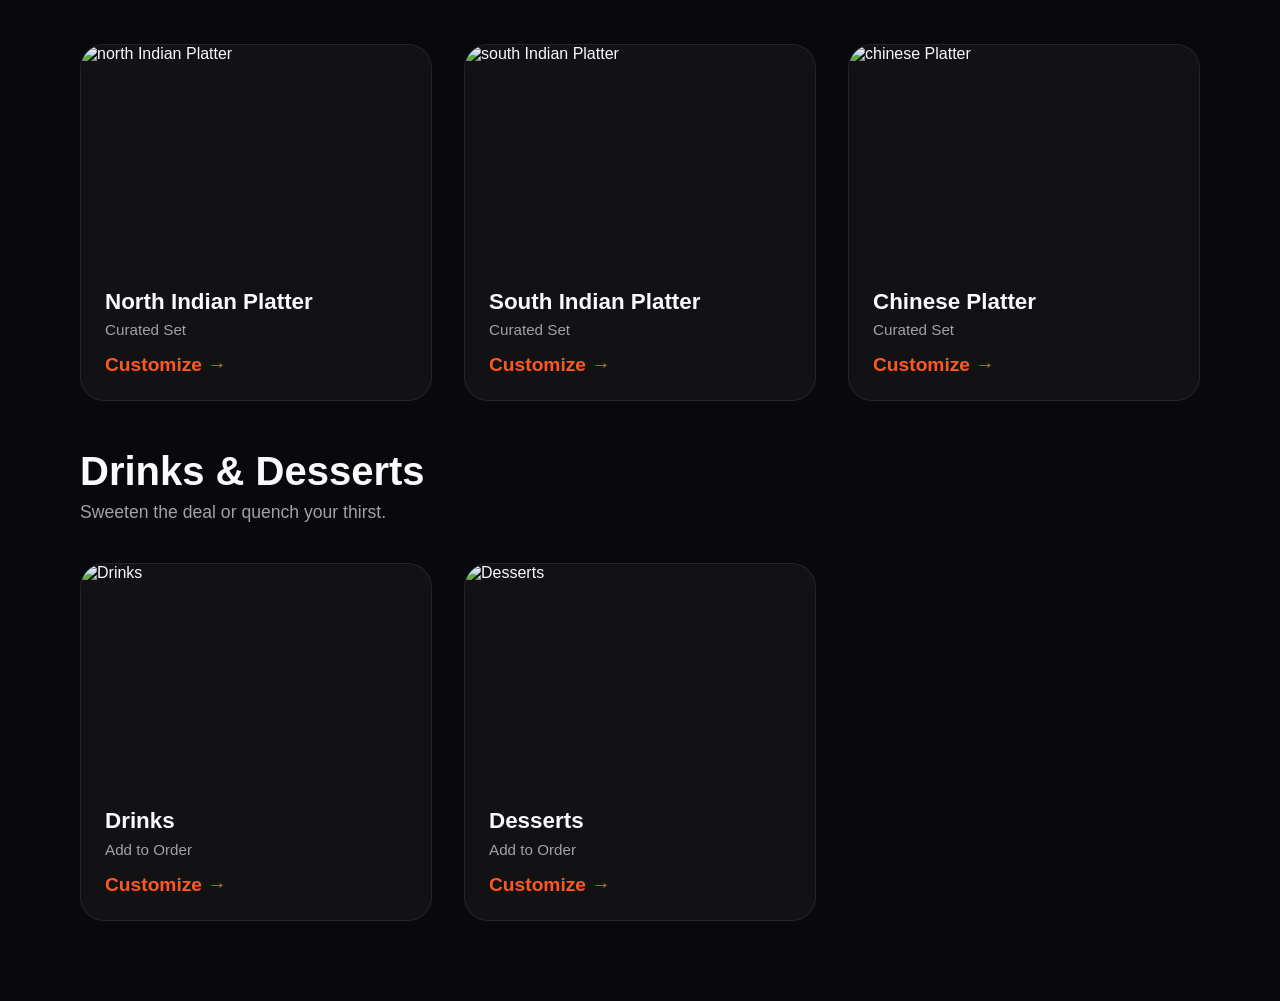
==== commit d3d9638f: "done" ====
--- a/index.html
+++ b/index.html
@@ -6,7 +6,18 @@
     <title>Aesthetic Meal Builder</title>
     <link href="https://fonts.googleapis.com/css2?family=Outfit:wght@300;400;500;600;700;800;900&display=swap" rel="stylesheet">
     <script src="https://cdn.jsdelivr.net/npm/canvas-confetti@1.6.0/dist/confetti.browser.min.js"></script>
-    <link rel="stylesheet" href="style.css">
+    <link rel="stylesheet" href="./css/variables.css">
+    <link rel="stylesheet" href="./css/base.css">
+    <link rel="stylesheet" href="./css/navbar.css">
+    <link rel="stylesheet" href="./css/layout.css">
+    <link rel="stylesheet" href="./css/cards.css">
+    <link rel="stylesheet" href="./css/builder.css">
+    <link rel="stylesheet" href="./css/buttons.css">
+    <link rel="stylesheet" href="./css/cart.css">
+    <link rel="stylesheet" href="./css/modals.css">
+    <link rel="stylesheet" href="./css/hero.css">
+    <link rel="stylesheet" href="./css/animations.css">
+    <link rel="stylesheet" href="./css/responsive.css">
 </head>
 <body>
 
@@ -150,6 +161,8 @@
         <span id="toastMsg">Success!</span>
     </div>
 
-    <script src="script.js"></script>
+    <script type="module" src="./main.js"></script>
+
+<script src="https://cdn.jsdelivr.net/npm/canvas-confetti@1.6.0/dist/confetti.browser.min.js"></script>
 </body>
 </html>
--- a/css/variables.css
+++ b/css/variables.css
@@ -0,0 +1,31 @@
+:root {
+    --bg-main: #09090b;
+    --surface-main: rgba(24, 24, 27, 0.7);
+    --text-main: #f8fafc;
+    --text-muted: #a1a1aa;
+
+    --primary: #ff5722;
+    --primary-hover: #f97316;
+    --primary-glow: rgba(255, 87, 34, 0.35);
+
+    --glass-bg: rgba(255, 255, 255, 0.03);
+    --glass-border: rgba(255, 255, 255, 0.08);
+    --glass-hover: rgba(255, 255, 255, 0.06);
+
+    --radius-md: 16px;
+    --radius-lg: 24px;
+
+    --shadow-soft: 0 10px 40px -10px rgba(0, 0, 0, 0.5);
+    --shadow-glow: 0 0 30px var(--primary-glow);
+}
+
+body.light-mode {
+    --bg-main: #f8fafc;
+    --surface-main: rgba(255, 255, 255, 0.85);
+    --text-main: #0f172a;
+    --text-muted: #64748b;
+    --glass-bg: rgba(255, 255, 255, 0.6);
+    --glass-border: #e2e8f0;
+    --glass-hover: #f1f5f9;
+    --shadow-soft: 0 10px 40px -10px rgba(0, 0, 0, 0.08);
+}
--- a/css/base.css
+++ b/css/base.css
@@ -0,0 +1,39 @@
+* {
+    box-sizing: border-box;
+    margin: 0;
+    padding: 0;
+    font-family: 'Outfit', sans-serif;
+}
+
+/* =========================================
+   2. TYPOGRAPHY & GLOBAL STYLES
+   ========================================= */
+body {
+    background-color: var(--bg-main);
+    /* Modern, Centered, Deep glowing radial gradient */
+    background-image: radial-gradient(circle at center,
+            rgba(255, 87, 34, 0.20) 0%,
+            rgba(255, 60, 20, 0.10) 25%,
+            rgba(9, 9, 11, 0.95) 60%,
+            #09090b 100%);
+    background-attachment: fixed;
+    background-size: 100vw 100vh;
+    background-repeat: no-repeat;
+    color: var(--text-main);
+    overflow-x: hidden;
+    transition: background-color 0.3s, color 0.3s;
+}
+
+body.light-mode {
+    background-image: radial-gradient(circle at center,
+            rgba(255, 120, 60, 0.15) 0%,
+            rgba(255, 120, 60, 0.05) 30%,
+            rgba(248, 250, 252, 0.9) 60%,
+            #f8fafc 100%);
+}
+
+.text-gradient {
+    background: linear-gradient(135deg, #ff8a00, #e52e71);
+    -webkit-background-clip: text;
+    -webkit-text-fill-color: transparent;
+}
--- a/css/navbar.css
+++ b/css/navbar.css
@@ -0,0 +1,102 @@
+.navbar {
+    display: flex;
+    justify-content: space-between;
+    align-items: center;
+    padding: 1.2rem 80px;
+    background: var(--glass-bg);
+    backdrop-filter: blur(25px);
+    -webkit-backdrop-filter: blur(25px);
+    border-bottom: 1px solid var(--glass-border);
+    position: sticky;
+    top: 0;
+    z-index: 100;
+}
+
+.logo {
+    cursor: pointer;
+    font-weight: 800;
+    font-size: 1.5rem;
+    display: flex;
+    align-items: center;
+    gap: 8px;
+}
+
+.logo-highlight {
+    color: var(--primary);
+}
+
+.nav-controls {
+    display: flex;
+    gap: 1rem;
+    align-items: center;
+}
+
+.search-box {
+    position: relative;
+    display: flex;
+    align-items: center;
+}
+
+.search-box svg {
+    position: absolute;
+    left: 12px;
+    color: var(--text-muted);
+    pointer-events: none;
+}
+
+.search-box input {
+    padding: 0.6rem 1rem 0.6rem 2.5rem;
+    border: 1px solid var(--glass-border);
+    border-radius: 100px;
+    background: transparent;
+    color: var(--text-main);
+    outline: none;
+    transition: 0.3s;
+    width: 200px;
+}
+
+.search-box input:focus {
+    border-color: var(--primary);
+    width: 240px;
+    box-shadow: var(--shadow-glow);
+}
+
+.nav-btn,
+.cart-btn {
+    display: flex;
+    align-items: center;
+    gap: 8px;
+    padding: 0.6rem 1.2rem;
+    cursor: pointer;
+    background: transparent;
+    border: 1px solid var(--glass-border);
+    border-radius: 100px;
+    color: var(--text-main);
+    transition: 0.3s;
+    font-weight: 600;
+}
+
+.nav-btn:hover {
+    background: var(--glass-hover);
+    border-color: var(--text-muted);
+}
+
+.cart-btn {
+    background: var(--text-main);
+    color: var(--bg-main);
+    border: none;
+}
+
+.cart-btn:hover {
+    transform: translateY(-2px);
+    box-shadow: 0 5px 15px rgba(0, 0, 0, 0.2);
+}
+
+.badge-count {
+    background: var(--primary);
+    color: white;
+    padding: 2px 8px;
+    border-radius: 20px;
+    font-size: 0.8rem;
+    font-weight: 800;
+}
--- a/css/layout.css
+++ b/css/layout.css
@@ -0,0 +1,41 @@
+main {
+    width: 100%;
+    padding-bottom: 5rem;
+}
+
+.container {
+    max-width: 1400px;
+    margin: 0 auto;
+    padding: 4rem 80px 0;
+}
+
+.section {
+    display: none;
+}
+
+.section.active {
+    display: block;
+    animation: fadeUp 0.6s cubic-bezier(0.16, 1, 0.3, 1) forwards;
+}
+
+.section-header {
+    margin-bottom: 2.5rem;
+    margin-top: 3rem;
+}
+
+.section-header h2 {
+    font-size: 2.5rem;
+    font-weight: 700;
+}
+
+.section-header p {
+    color: var(--text-muted);
+    font-size: 1.1rem;
+    margin-top: 0.5rem;
+}
+
+.grid {
+    display: grid;
+    grid-template-columns: repeat(auto-fill, minmax(300px, 1fr));
+    gap: 2rem;
+}
--- a/css/cards.css
+++ b/css/cards.css
@@ -0,0 +1,72 @@
+.card {
+    background: var(--surface-main);
+    backdrop-filter: blur(15px);
+    -webkit-backdrop-filter: blur(15px);
+    border: 1px solid var(--glass-border);
+    border-radius: var(--radius-lg);
+    overflow: hidden;
+    cursor: pointer;
+    transition: all 0.4s cubic-bezier(0.16, 1, 0.3, 1);
+    position: relative;
+    display: flex;
+    flex-direction: column;
+}
+
+.card:hover {
+    transform: translateY(-8px);
+    border-color: rgba(255, 255, 255, 0.2);
+    box-shadow: 0 20px 40px rgba(0, 0, 0, 0.15);
+}
+
+body:not(.light-mode) .card:hover {
+    box-shadow: 0 20px 40px rgba(0, 0, 0, 0.6);
+}
+
+.card-img-wrapper {
+    width: 100%;
+    height: 220px;
+    overflow: hidden;
+    position: relative;
+}
+
+.card img {
+    width: 100%;
+    height: 100%;
+    object-fit: cover;
+    transition: transform 0.6s;
+}
+
+.card:hover img {
+    transform: scale(1.08);
+}
+
+.card-content {
+    padding: 1.5rem;
+    flex-grow: 1;
+    display: flex;
+    flex-direction: column;
+}
+
+.card h3 {
+    font-size: 1.4rem;
+    font-weight: 700;
+    margin-bottom: 0.4rem;
+    text-transform: capitalize;
+}
+
+.card p {
+    color: var(--text-muted);
+    font-size: 0.95rem;
+    margin-bottom: 1rem;
+}
+
+.card .price-tag {
+    margin-top: auto;
+    font-size: 1.2rem;
+    font-weight: 700;
+    color: var(--primary);
+}
+
+.card[data-hidden="true"] {
+    display: none;
+}
--- a/css/builder.css
+++ b/css/builder.css
@@ -0,0 +1,117 @@
+.builder-container {
+    max-width: 1000px;
+    margin: 0 auto;
+}
+
+.builder-header {
+    display: flex;
+    justify-content: space-between;
+    align-items: center;
+    margin-bottom: 2rem;
+    padding-bottom: 1rem;
+    border-bottom: 1px solid var(--glass-border);
+}
+
+.builder-header h2 {
+    font-size: 2rem;
+}
+
+.option-cards-grid {
+    display: grid;
+    grid-template-columns: repeat(auto-fill, minmax(200px, 1fr));
+    gap: 1.5rem;
+    margin-bottom: 3rem;
+}
+
+.hidden-input {
+    position: absolute;
+    opacity: 0;
+    pointer-events: none;
+}
+
+.option-card {
+    background: var(--surface-main);
+    backdrop-filter: blur(15px);
+    border: 2px solid var(--glass-border);
+    border-radius: var(--radius-md);
+    padding: 1.5rem 1rem;
+    cursor: pointer;
+    text-align: center;
+    transition: all 0.3s cubic-bezier(0.16, 1, 0.3, 1);
+    position: relative;
+    display: flex;
+    flex-direction: column;
+    align-items: center;
+    gap: 0.8rem;
+    box-shadow: var(--shadow-soft);
+}
+
+.option-card:hover {
+    transform: translateY(-5px);
+    border-color: rgba(255, 255, 255, 0.3);
+    background: var(--glass-hover);
+}
+
+body.light-mode .option-card:hover {
+    border-color: #cbd5e1;
+}
+
+.option-card img {
+    width: 80px;
+    height: 80px;
+    border-radius: 50%;
+    object-fit: cover;
+    background: var(--glass-bg);
+    border: 2px solid var(--glass-border);
+    transition: transform 0.3s;
+}
+
+.option-card:hover img {
+    transform: scale(1.05);
+}
+
+.option-card .opt-name {
+    font-size: 1.1rem;
+    font-weight: 600;
+    line-height: 1.2;
+}
+
+.option-card .opt-price {
+    color: var(--text-muted);
+    font-size: 1rem;
+}
+
+.check-icon {
+    position: absolute;
+    top: 10px;
+    right: 10px;
+    width: 24px;
+    height: 24px;
+    border-radius: 50%;
+    background: var(--primary);
+    color: white;
+    display: flex;
+    align-items: center;
+    justify-content: center;
+    font-size: 12px;
+    font-weight: bold;
+    opacity: 0;
+    transform: scale(0.5);
+    transition: all 0.3s ease;
+}
+
+.option-card:has(.hidden-input:checked) {
+    border-color: var(--primary);
+    background: rgba(255, 87, 34, 0.08);
+    box-shadow: 0 10px 25px var(--primary-glow);
+}
+
+.option-card:has(.hidden-input:checked) .check-icon {
+    opacity: 1;
+    transform: scale(1);
+}
+
+.option-card:has(.hidden-input:checked) .opt-price {
+    color: var(--primary);
+    font-weight: bold;
+}
--- a/css/buttons.css
+++ b/css/buttons.css
@@ -0,0 +1,75 @@
+.primary-btn {
+    display: inline-flex;
+    align-items: center;
+    justify-content: center;
+    gap: 8px;
+    background: var(--primary);
+    color: white;
+    border: none;
+    padding: 0.8rem 1.8rem;
+    border-radius: 100px;
+    cursor: pointer;
+    font-size: 1rem;
+    font-weight: 600;
+    transition: all 0.3s ease;
+}
+
+.primary-btn:hover {
+    background: var(--primary-hover);
+    transform: translateY(-2px);
+    box-shadow: var(--shadow-glow);
+}
+
+.secondary-btn {
+    display: inline-flex;
+    align-items: center;
+    justify-content: center;
+    gap: 8px;
+    background: transparent;
+    color: var(--text-main);
+    border: 1px solid var(--glass-border);
+    padding: 0.8rem 1.8rem;
+    border-radius: 100px;
+    cursor: pointer;
+    font-size: 1rem;
+    font-weight: 600;
+    transition: all 0.3s ease;
+}
+
+.secondary-btn:hover {
+    border-color: var(--text-main);
+    background: var(--glass-bg);
+}
+
+.btn-large {
+    padding: 1rem 2rem;
+    font-size: 1.1rem;
+    width: 100%;
+}
+
+.action-buttons {
+    display: flex;
+    flex-direction: column;
+    align-items: center;
+    gap: 1rem;
+    margin-top: 2rem;
+}
+
+.back-btn {
+    display: inline-flex;
+    align-items: center;
+    gap: 8px;
+    background: transparent;
+    border: none;
+    color: var(--text-muted);
+    cursor: pointer;
+    font-size: 1rem;
+    margin-bottom: 2rem;
+    transition: 0.2s;
+    font-weight: 500;
+}
+
+.back-btn:hover {
+    color: var(--text-main);
+    transform: translateX(-4px);
+}
--- a/css/cart.css
+++ b/css/cart.css
@@ -0,0 +1,129 @@
+.cart-overlay {
+    position: fixed;
+    inset: 0;
+    background: rgba(0, 0, 0, 0.6);
+    backdrop-filter: blur(4px);
+    opacity: 0;
+    pointer-events: none;
+    transition: opacity 0.3s ease;
+    z-index: 999;
+}
+
+.cart-overlay.active {
+    opacity: 1;
+    pointer-events: all;
+}
+
+.cart-drawer {
+    position: fixed;
+    right: -450px;
+    top: 0;
+    bottom: 0;
+    width: 100%;
+    max-width: 400px;
+    background: rgba(24, 24, 27, 0.95);
+    backdrop-filter: blur(30px);
+    box-shadow: -10px 0 30px rgba(0, 0, 0, 0.5);
+    border-left: 1px solid var(--glass-border);
+    z-index: 1000;
+    transition: right 0.4s cubic-bezier(0.16, 1, 0.3, 1);
+    display: flex;
+    flex-direction: column;
+}
+
+body.light-mode .cart-drawer {
+    background: rgba(255, 255, 255, 0.95);
+}
+
+.cart-drawer.active {
+    right: 0;
+}
+
+.cart-header {
+    padding: 2rem;
+    border-bottom: 1px solid var(--glass-border);
+    display: flex;
+    justify-content: space-between;
+    align-items: center;
+}
+
+.cart-header h2 {
+    font-size: 1.8rem;
+}
+
+.close-cart-btn {
+    background: transparent;
+    border: none;
+    font-size: 1.5rem;
+    color: var(--text-muted);
+    cursor: pointer;
+}
+
+.close-cart-btn:hover {
+    color: var(--text-main);
+}
+
+.cart-items {
+    flex-grow: 1;
+    overflow-y: auto;
+    padding: 2rem;
+    display: flex;
+    flex-direction: column;
+    gap: 1rem;
+}
+
+.cart-item {
+    display: flex;
+    justify-content: space-between;
+    align-items: center;
+    padding: 1rem;
+    background: var(--glass-bg);
+    border: 1px solid var(--glass-border);
+    border-radius: 12px;
+}
+
+.cart-item-details h4 {
+    font-size: 1.1rem;
+    margin-bottom: 4px;
+}
+
+.cart-item-details p {
+    font-size: 0.85rem;
+    color: var(--text-muted);
+    max-width: 200px;
+    line-height: 1.3;
+}
+
+.cart-item-price-qty {
+    text-align: right;
+}
+
+.cart-item-price-qty .qty {
+    font-size: 0.85rem;
+    color: var(--text-muted);
+    margin-bottom: 4px;
+    display: block;
+}
+
+.cart-item-price-qty .price {
+    font-weight: bold;
+    color: var(--primary);
+    font-size: 1.1rem;
+}
+
+.cart-footer {
+    padding: 2rem;
+    border-top: 1px solid var(--glass-border);
+}
+
+.cart-total-row {
+    display: flex;
+    justify-content: space-between;
+    font-size: 1.4rem;
+    font-weight: bold;
+    margin-bottom: 1.5rem;
+}
+
+.cart-total-price {
+    color: var(--primary);
+}
--- a/css/modals.css
+++ b/css/modals.css
@@ -0,0 +1,88 @@
+.modal-overlay {
+    position: fixed;
+    inset: 0;
+    background: rgba(0, 0, 0, 0.7);
+    backdrop-filter: blur(8px);
+    display: flex;
+    align-items: center;
+    justify-content: center;
+    opacity: 0;
+    pointer-events: none;
+    transition: 0.3s;
+    z-index: 1001;
+}
+
+.modal-overlay.active {
+    opacity: 1;
+    pointer-events: all;
+}
+
+.glass-panel {
+    background: var(--surface-main);
+    backdrop-filter: blur(25px);
+    border: 1px solid var(--glass-border);
+    padding: 4rem 2rem;
+    text-align: center;
+    border-radius: var(--radius-lg);
+    box-shadow: var(--shadow-soft);
+    max-width: 550px;
+    margin: 0 auto;
+}
+
+.success-icon {
+    font-size: 4rem;
+    margin-bottom: 1rem;
+    animation: bounceIn 0.6s cubic-bezier(0.175, 0.885, 0.32, 1.275);
+}
+
+.glass-panel h2 {
+    font-size: 2.2rem;
+    font-weight: 700;
+    color: var(--text-main);
+}
+
+.receipt-divider {
+    width: 60px;
+    height: 4px;
+    background: var(--glass-border);
+    margin: 1.5rem auto;
+    border-radius: 4px;
+}
+
+.glass-panel h3 {
+    font-size: 2.5rem;
+    font-weight: 800;
+    color: var(--primary);
+}
+
+.toast {
+    position: fixed;
+    bottom: 30px;
+    left: 50%;
+    transform: translateX(-50%) translateY(50px);
+    background: var(--text-main);
+    color: var(--bg-main);
+    padding: 1rem 2rem;
+    border-radius: 100px;
+    font-weight: 600;
+    display: flex;
+    align-items: center;
+    gap: 12px;
+    z-index: 1000;
+    transition: all 0.4s ease;
+    box-shadow: 0 10px 30px rgba(0, 0, 0, 0.3);
+}
+
+.toast svg {
+    color: #10b981;
+}
+
+.toast.show {
+    transform: translateX(-50%) translateY(0);
+    opacity: 1;
+}
+
+.toast.hidden {
+    opacity: 0;
+    pointer-events: none;
+}
--- a/css/hero.css
+++ b/css/hero.css
@@ -0,0 +1,113 @@
+.hero-section {
+    position: relative;
+    width: 100%;
+    min-height: 100vh;
+    display: flex;
+    align-items: center;
+    justify-content: center;
+    overflow: hidden;
+    border-bottom: 1px solid var(--glass-border);
+    margin-top: -80px;
+    padding-top: 80px;
+}
+
+.hero-content {
+    position: relative;
+    z-index: 10;
+    text-align: center;
+    max-width: 900px;
+    padding: 0 2rem;
+    display: flex;
+    flex-direction: column;
+    align-items: center;
+    gap: 1.5rem;
+}
+
+.hero-content h1 {
+    font-size: clamp(3.5rem, 7vw, 6.5rem);
+    font-weight: 800;
+    line-height: 1.05;
+    letter-spacing: -0.04em;
+}
+
+.hero-content p {
+    font-size: clamp(1.1rem, 2vw, 1.3rem);
+    color: var(--text-muted);
+    max-width: 600px;
+    line-height: 1.6;
+}
+
+.hero-images {
+    position: absolute;
+    top: 0;
+    left: 0;
+    width: 100%;
+    height: 100%;
+    pointer-events: none;
+    z-index: 5;
+}
+
+.float-img {
+    position: absolute;
+    object-fit: contain;
+    filter: drop-shadow(0 20px 20px rgba(0, 0, 0, 0.6));
+}
+
+.burger {
+    width: 380px;
+    left: 2%;
+    top: 20%;
+    animation: float 6s ease-in-out infinite;
+}
+
+.pizza-slice {
+    width: 320px;
+    right: 2%;
+    bottom: 10%;
+    animation: float-tilted 5.5s ease-in-out infinite 0.5s;
+}
+
+.momos {
+    width: 260px;
+    right: 10%;
+    top: 15%;
+    animation: float 7s ease-in-out infinite 1s alternate-reverse;
+}
+
+.tomato-1 {
+    width: 90px;
+    right: 30%;
+    top: 35%;
+    animation: float 4s ease-in-out infinite 0.2s;
+}
+
+.tomato-2 {
+    width: 110px;
+    left: 15%;
+    bottom: 15%;
+    animation: float 4.5s ease-in-out infinite 0.8s;
+}
+
+@keyframes float {
+
+    0%,
+    100% {
+        transform: translateY(0);
+    }
+
+    50% {
+        transform: translateY(-30px);
+    }
+}
+
+@keyframes float-tilted {
+
+    0%,
+    100% {
+        transform: translateY(0) rotate(-15deg);
+    }
+
+    50% {
+        transform: translateY(-30px) rotate(-13deg);
+    }
+}
--- a/css/animations.css
+++ b/css/animations.css
@@ -0,0 +1,23 @@
+@keyframes fadeUp {
+    from {
+        opacity: 0;
+        transform: translateY(20px);
+    }
+
+    to {
+        opacity: 1;
+        transform: translateY(0);
+    }
+}
+
+@keyframes bounceIn {
+    0% {
+        transform: scale(0.5);
+        opacity: 0;
+    }
+
+    100% {
+        transform: scale(1);
+        opacity: 1;
+    }
+}
--- a/css/responsive.css
+++ b/css/responsive.css
@@ -0,0 +1,80 @@
+@media (max-width: 1024px) {
+    .container {
+        padding: 4rem 40px 0;
+    }
+
+    .navbar {
+        padding: 1rem 40px;
+    }
+
+    .burger {
+        width: 280px;
+        left: -2%;
+    }
+
+    .pizza-slice {
+        width: 240px;
+        right: -2%;
+    }
+
+    .momos {
+        width: 200px;
+    }
+}
+
+@media (max-width: 768px) {
+    .container {
+        padding: 4rem 20px 0;
+    }
+
+    .navbar {
+        flex-direction: column;
+        padding: 1rem 20px;
+        gap: 1rem;
+    }
+
+    .nav-controls {
+        width: 100%;
+        justify-content: space-between;
+    }
+
+    .hero-section {
+        min-height: 80vh;
+        margin-top: 0;
+        padding-top: 0;
+    }
+
+    .hero-content h1 {
+        font-size: 3rem;
+    }
+
+
+    .burger {
+        width: 180px;
+        opacity: 0.3;
+        left: -10px;
+        top: 10%;
+    }
+
+    .pizza-slice {
+        width: 160px;
+        right: -10px;
+        bottom: 5%;
+        opacity: 0.3;
+    }
+
+    .momos {
+        width: 140px;
+        top: 5%;
+        opacity: 0.3;
+    }
+
+    .tomato-1,
+    .tomato-2 {
+        display: none;
+    }
+
+    .cart-drawer {
+        width: 85%;
+    }
+}
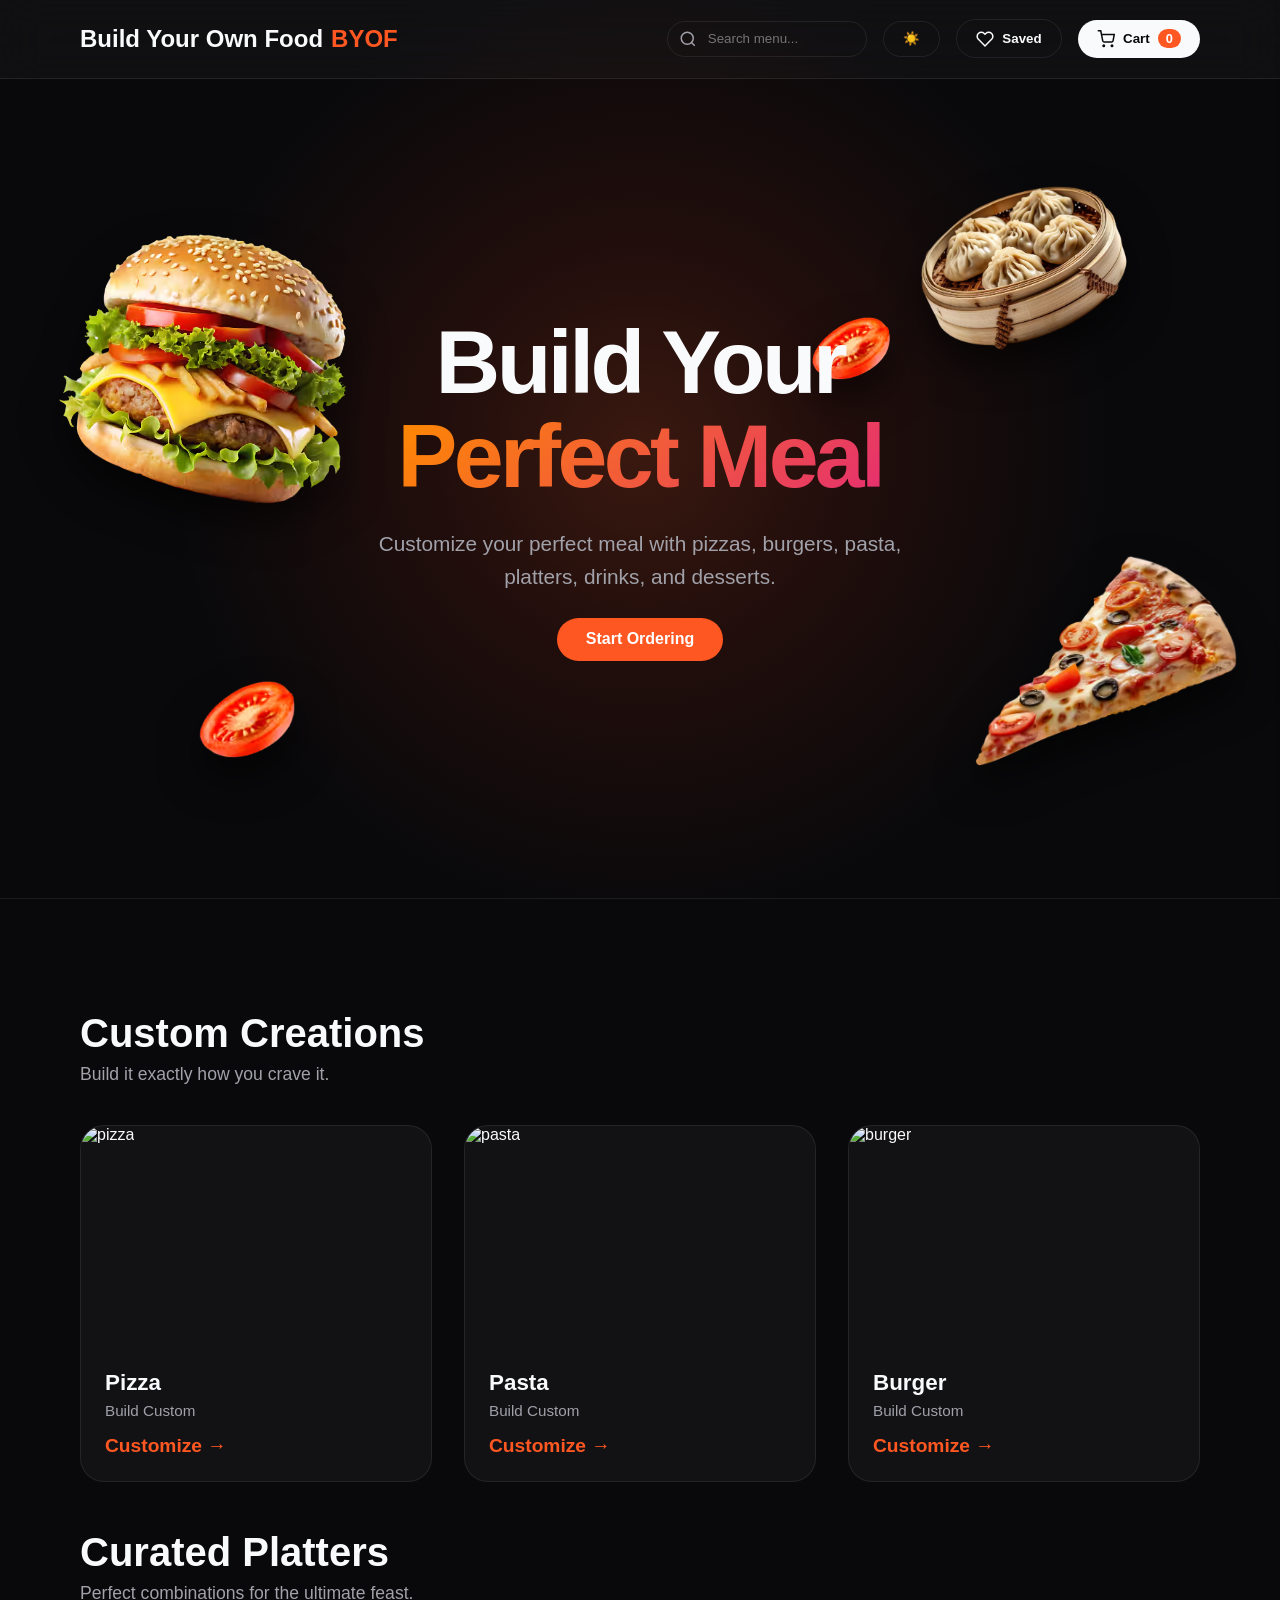
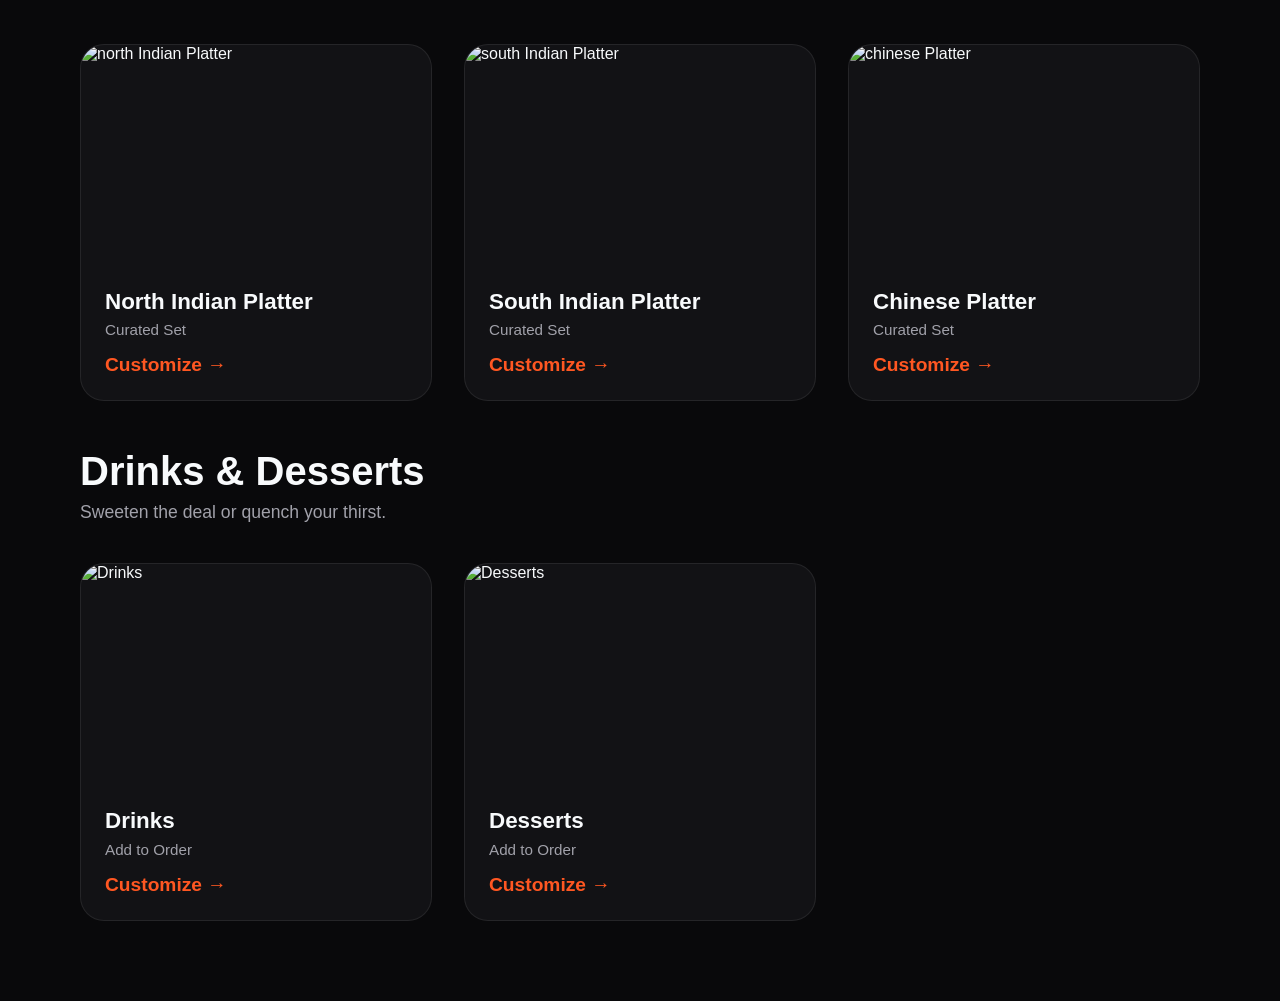
==== commit 8f924920: "done" ====
--- a/index.html
+++ b/index.html
@@ -18,6 +18,8 @@
     <link rel="stylesheet" href="./css/hero.css">
     <link rel="stylesheet" href="./css/animations.css">
     <link rel="stylesheet" href="./css/responsive.css">
+    <link rel="stylesheet" href="style.css">
+
 </head>
 <body>
 
@@ -160,9 +162,9 @@
         <svg width="20" height="20" viewBox="0 0 24 24" fill="none" stroke="currentColor" stroke-width="2"><path d="M22 11.08V12a10 10 0 1 1-5.93-9.14"></path><polyline points="22 4 12 14.01 9 11.01"></polyline></svg>
         <span id="toastMsg">Success!</span>
     </div>
-
     <script type="module" src="./main.js"></script>
 
 <script src="https://cdn.jsdelivr.net/npm/canvas-confetti@1.6.0/dist/confetti.browser.min.js"></script>
+    <script src="script.js"></script>
 </body>
 </html>
--- a/css/base.css
+++ b/css/base.css
@@ -5,12 +5,9 @@
     font-family: 'Outfit', sans-serif;
 }
 
-/* =========================================
-   2. TYPOGRAPHY & GLOBAL STYLES
-   ========================================= */
 body {
     background-color: var(--bg-main);
-    /* Modern, Centered, Deep glowing radial gradient */
+    
     background-image: radial-gradient(circle at center,
             rgba(255, 87, 34, 0.20) 0%,
             rgba(255, 60, 20, 0.10) 25%,
--- a/style.css
+++ b/style.css
@@ -0,0 +1,922 @@
+:root {
+    --bg-main: #09090b;
+    --surface-main: rgba(24, 24, 27, 0.7);
+    --text-main: #f8fafc;
+    --text-muted: #a1a1aa;
+
+    --primary: #ff5722;
+    --primary-hover: #f97316;
+    --primary-glow: rgba(255, 87, 34, 0.35);
+
+    --glass-bg: rgba(255, 255, 255, 0.03);
+    --glass-border: rgba(255, 255, 255, 0.08);
+    --glass-hover: rgba(255, 255, 255, 0.06);
+
+    --radius-md: 16px;
+    --radius-lg: 24px;
+
+    --shadow-soft: 0 10px 40px -10px rgba(0, 0, 0, 0.5);
+    --shadow-glow: 0 0 30px var(--primary-glow);
+}
+
+body.light-mode {
+    --bg-main: #f8fafc;
+    --surface-main: rgba(255, 255, 255, 0.85);
+    --text-main: #0f172a;
+    --text-muted: #64748b;
+    --glass-bg: rgba(255, 255, 255, 0.6);
+    --glass-border: #e2e8f0;
+    --glass-hover: #f1f5f9;
+    --shadow-soft: 0 10px 40px -10px rgba(0, 0, 0, 0.08);
+}
+
+* {
+    box-sizing: border-box;
+    margin: 0;
+    padding: 0;
+    font-family: 'Outfit', sans-serif;
+}
+
+/* =========================================
+   2. TYPOGRAPHY & GLOBAL STYLES
+   ========================================= */
+body {
+    background-color: var(--bg-main);
+    /* Modern, Centered, Deep glowing radial gradient */
+    background-image: radial-gradient(circle at center,
+            rgba(255, 87, 34, 0.20) 0%,
+            rgba(255, 60, 20, 0.10) 25%,
+            rgba(9, 9, 11, 0.95) 60%,
+            #09090b 100%);
+    background-attachment: fixed;
+    background-size: 100vw 100vh;
+    background-repeat: no-repeat;
+    color: var(--text-main);
+    overflow-x: hidden;
+    transition: background-color 0.3s, color 0.3s;
+}
+
+body.light-mode {
+    background-image: radial-gradient(circle at center,
+            rgba(255, 120, 60, 0.15) 0%,
+            rgba(255, 120, 60, 0.05) 30%,
+            rgba(248, 250, 252, 0.9) 60%,
+            #f8fafc 100%);
+}
+
+.text-gradient {
+    background: linear-gradient(135deg, #ff8a00, #e52e71);
+    -webkit-background-clip: text;
+    -webkit-text-fill-color: transparent;
+}
+
+.navbar {
+    display: flex;
+    justify-content: space-between;
+    align-items: center;
+    padding: 1.2rem 80px;
+    background: var(--glass-bg);
+    backdrop-filter: blur(25px);
+    -webkit-backdrop-filter: blur(25px);
+    border-bottom: 1px solid var(--glass-border);
+    position: sticky;
+    top: 0;
+    z-index: 100;
+}
+
+.logo {
+    cursor: pointer;
+    font-weight: 800;
+    font-size: 1.5rem;
+    display: flex;
+    align-items: center;
+    gap: 8px;
+}
+
+.logo-highlight {
+    color: var(--primary);
+}
+
+.nav-controls {
+    display: flex;
+    gap: 1rem;
+    align-items: center;
+}
+
+.search-box {
+    position: relative;
+    display: flex;
+    align-items: center;
+}
+
+.search-box svg {
+    position: absolute;
+    left: 12px;
+    color: var(--text-muted);
+    pointer-events: none;
+}
+
+.search-box input {
+    padding: 0.6rem 1rem 0.6rem 2.5rem;
+    border: 1px solid var(--glass-border);
+    border-radius: 100px;
+    background: transparent;
+    color: var(--text-main);
+    outline: none;
+    transition: 0.3s;
+    width: 200px;
+}
+
+.search-box input:focus {
+    border-color: var(--primary);
+    width: 240px;
+    box-shadow: var(--shadow-glow);
+}
+
+.nav-btn,
+.cart-btn {
+    display: flex;
+    align-items: center;
+    gap: 8px;
+    padding: 0.6rem 1.2rem;
+    cursor: pointer;
+    background: transparent;
+    border: 1px solid var(--glass-border);
+    border-radius: 100px;
+    color: var(--text-main);
+    transition: 0.3s;
+    font-weight: 600;
+}
+
+.nav-btn:hover {
+    background: var(--glass-hover);
+    border-color: var(--text-muted);
+}
+
+.cart-btn {
+    background: var(--text-main);
+    color: var(--bg-main);
+    border: none;
+}
+
+.cart-btn:hover {
+    transform: translateY(-2px);
+    box-shadow: 0 5px 15px rgba(0, 0, 0, 0.2);
+}
+
+.badge-count {
+    background: var(--primary);
+    color: white;
+    padding: 2px 8px;
+    border-radius: 20px;
+    font-size: 0.8rem;
+    font-weight: 800;
+}
+
+.cart-overlay {
+    position: fixed;
+    inset: 0;
+    background: rgba(0, 0, 0, 0.6);
+    backdrop-filter: blur(4px);
+    opacity: 0;
+    pointer-events: none;
+    transition: opacity 0.3s ease;
+    z-index: 999;
+}
+
+.cart-overlay.active {
+    opacity: 1;
+    pointer-events: all;
+}
+
+.cart-drawer {
+    position: fixed;
+    right: -450px;
+    top: 0;
+    bottom: 0;
+    width: 100%;
+    max-width: 400px;
+    background: rgba(24, 24, 27, 0.95);
+    backdrop-filter: blur(30px);
+    box-shadow: -10px 0 30px rgba(0, 0, 0, 0.5);
+    border-left: 1px solid var(--glass-border);
+    z-index: 1000;
+    transition: right 0.4s cubic-bezier(0.16, 1, 0.3, 1);
+    display: flex;
+    flex-direction: column;
+}
+
+body.light-mode .cart-drawer {
+    background: rgba(255, 255, 255, 0.95);
+}
+
+.cart-drawer.active {
+    right: 0;
+}
+
+.cart-header {
+    padding: 2rem;
+    border-bottom: 1px solid var(--glass-border);
+    display: flex;
+    justify-content: space-between;
+    align-items: center;
+}
+
+.cart-header h2 {
+    font-size: 1.8rem;
+}
+
+.close-cart-btn {
+    background: transparent;
+    border: none;
+    font-size: 1.5rem;
+    color: var(--text-muted);
+    cursor: pointer;
+}
+
+.close-cart-btn:hover {
+    color: var(--text-main);
+}
+
+.cart-items {
+    flex-grow: 1;
+    overflow-y: auto;
+    padding: 2rem;
+    display: flex;
+    flex-direction: column;
+    gap: 1rem;
+}
+
+.cart-item {
+    display: flex;
+    justify-content: space-between;
+    align-items: center;
+    padding: 1rem;
+    background: var(--glass-bg);
+    border: 1px solid var(--glass-border);
+    border-radius: 12px;
+}
+
+.cart-item-details h4 {
+    font-size: 1.1rem;
+    margin-bottom: 4px;
+}
+
+.cart-item-details p {
+    font-size: 0.85rem;
+    color: var(--text-muted);
+    max-width: 200px;
+    line-height: 1.3;
+}
+
+.cart-item-price-qty {
+    text-align: right;
+}
+
+.cart-item-price-qty .qty {
+    font-size: 0.85rem;
+    color: var(--text-muted);
+    margin-bottom: 4px;
+    display: block;
+}
+
+.cart-item-price-qty .price {
+    font-weight: bold;
+    color: var(--primary);
+    font-size: 1.1rem;
+}
+
+.cart-footer {
+    padding: 2rem;
+    border-top: 1px solid var(--glass-border);
+}
+
+.cart-total-row {
+    display: flex;
+    justify-content: space-between;
+    font-size: 1.4rem;
+    font-weight: bold;
+    margin-bottom: 1.5rem;
+}
+
+.cart-total-price {
+    color: var(--primary);
+}
+
+.hero-section {
+    position: relative;
+    width: 100%;
+    min-height: 100vh;
+    display: flex;
+    align-items: center;
+    justify-content: center;
+    overflow: hidden;
+    border-bottom: 1px solid var(--glass-border);
+    margin-top: -80px;
+    padding-top: 80px;
+}
+
+.hero-content {
+    position: relative;
+    z-index: 10;
+    text-align: center;
+    max-width: 900px;
+    padding: 0 2rem;
+    display: flex;
+    flex-direction: column;
+    align-items: center;
+    gap: 1.5rem;
+}
+
+.hero-content h1 {
+    font-size: clamp(3.5rem, 7vw, 6.5rem);
+    font-weight: 800;
+    line-height: 1.05;
+    letter-spacing: -0.04em;
+}
+
+.hero-content p {
+    font-size: clamp(1.1rem, 2vw, 1.3rem);
+    color: var(--text-muted);
+    max-width: 600px;
+    line-height: 1.6;
+}
+
+.hero-images {
+    position: absolute;
+    top: 0;
+    left: 0;
+    width: 100%;
+    height: 100%;
+    pointer-events: none;
+    z-index: 5;
+}
+
+.float-img {
+    position: absolute;
+    object-fit: contain;
+    filter: drop-shadow(0 20px 20px rgba(0, 0, 0, 0.6));
+}
+
+.burger {
+    width: 380px;
+    left: 2%;
+    top: 20%;
+    animation: float 6s ease-in-out infinite;
+}
+
+.pizza-slice {
+    width: 320px;
+    right: 2%;
+    bottom: 10%;
+    animation: float-tilted 5.5s ease-in-out infinite 0.5s;
+}
+
+.momos {
+    width: 260px;
+    right: 10%;
+    top: 15%;
+    animation: float 7s ease-in-out infinite 1s alternate-reverse;
+}
+
+.tomato-1 {
+    width: 90px;
+    right: 30%;
+    top: 35%;
+    animation: float 4s ease-in-out infinite 0.2s;
+}
+
+.tomato-2 {
+    width: 110px;
+    left: 15%;
+    bottom: 15%;
+    animation: float 4.5s ease-in-out infinite 0.8s;
+}
+
+@keyframes float {
+
+    0%,
+    100% {
+        transform: translateY(0);
+    }
+
+    50% {
+        transform: translateY(-30px);
+    }
+}
+
+@keyframes float-tilted {
+
+    0%,
+    100% {
+        transform: translateY(0) rotate(-15deg);
+    }
+
+    50% {
+        transform: translateY(-30px) rotate(-13deg);
+    }
+}
+
+main {
+    width: 100%;
+    padding-bottom: 5rem;
+}
+
+.container {
+    max-width: 1400px;
+    margin: 0 auto;
+    padding: 4rem 80px 0;
+}
+
+.section {
+    display: none;
+}
+
+.section.active {
+    display: block;
+    animation: fadeUp 0.6s cubic-bezier(0.16, 1, 0.3, 1) forwards;
+}
+
+.section-header {
+    margin-bottom: 2.5rem;
+    margin-top: 3rem;
+}
+
+.section-header h2 {
+    font-size: 2.5rem;
+    font-weight: 700;
+}
+
+.section-header p {
+    color: var(--text-muted);
+    font-size: 1.1rem;
+    margin-top: 0.5rem;
+}
+
+.grid {
+    display: grid;
+    grid-template-columns: repeat(auto-fill, minmax(300px, 1fr));
+    gap: 2rem;
+}
+
+.card {
+    background: var(--surface-main);
+    backdrop-filter: blur(15px);
+    -webkit-backdrop-filter: blur(15px);
+    border: 1px solid var(--glass-border);
+    border-radius: var(--radius-lg);
+    overflow: hidden;
+    cursor: pointer;
+    transition: all 0.4s cubic-bezier(0.16, 1, 0.3, 1);
+    position: relative;
+    display: flex;
+    flex-direction: column;
+}
+
+.card:hover {
+    transform: translateY(-8px);
+    border-color: rgba(255, 255, 255, 0.2);
+    box-shadow: 0 20px 40px rgba(0, 0, 0, 0.15);
+}
+
+body:not(.light-mode) .card:hover {
+    box-shadow: 0 20px 40px rgba(0, 0, 0, 0.6);
+}
+
+.card-img-wrapper {
+    width: 100%;
+    height: 220px;
+    overflow: hidden;
+    position: relative;
+}
+
+.card img {
+    width: 100%;
+    height: 100%;
+    object-fit: cover;
+    transition: transform 0.6s;
+}
+
+.card:hover img {
+    transform: scale(1.08);
+}
+
+.card-content {
+    padding: 1.5rem;
+    flex-grow: 1;
+    display: flex;
+    flex-direction: column;
+}
+
+.card h3 {
+    font-size: 1.4rem;
+    font-weight: 700;
+    margin-bottom: 0.4rem;
+    text-transform: capitalize;
+}
+
+.card p {
+    color: var(--text-muted);
+    font-size: 0.95rem;
+    margin-bottom: 1rem;
+}
+
+.card .price-tag {
+    margin-top: auto;
+    font-size: 1.2rem;
+    font-weight: 700;
+    color: var(--primary);
+}
+
+.card[data-hidden="true"] {
+    display: none;
+}
+
+.builder-container {
+    max-width: 1000px;
+    margin: 0 auto;
+}
+
+.builder-header {
+    display: flex;
+    justify-content: space-between;
+    align-items: center;
+    margin-bottom: 2rem;
+    padding-bottom: 1rem;
+    border-bottom: 1px solid var(--glass-border);
+}
+
+.builder-header h2 {
+    font-size: 2rem;
+}
+
+.option-cards-grid {
+    display: grid;
+    grid-template-columns: repeat(auto-fill, minmax(200px, 1fr));
+    gap: 1.5rem;
+    margin-bottom: 3rem;
+}
+
+.hidden-input {
+    position: absolute;
+    opacity: 0;
+    pointer-events: none;
+}
+
+.option-card {
+    background: var(--surface-main);
+    backdrop-filter: blur(15px);
+    border: 2px solid var(--glass-border);
+    border-radius: var(--radius-md);
+    padding: 1.5rem 1rem;
+    cursor: pointer;
+    text-align: center;
+    transition: all 0.3s cubic-bezier(0.16, 1, 0.3, 1);
+    position: relative;
+    display: flex;
+    flex-direction: column;
+    align-items: center;
+    gap: 0.8rem;
+    box-shadow: var(--shadow-soft);
+}
+
+.option-card:hover {
+    transform: translateY(-5px);
+    border-color: rgba(255, 255, 255, 0.3);
+    background: var(--glass-hover);
+}
+
+body.light-mode .option-card:hover {
+    border-color: #cbd5e1;
+}
+
+.option-card img {
+    width: 80px;
+    height: 80px;
+    border-radius: 50%;
+    object-fit: cover;
+    background: var(--glass-bg);
+    border: 2px solid var(--glass-border);
+    transition: transform 0.3s;
+}
+
+.option-card:hover img {
+    transform: scale(1.05);
+}
+
+.option-card .opt-name {
+    font-size: 1.1rem;
+    font-weight: 600;
+    line-height: 1.2;
+}
+
+.option-card .opt-price {
+    color: var(--text-muted);
+    font-size: 1rem;
+}
+
+.check-icon {
+    position: absolute;
+    top: 10px;
+    right: 10px;
+    width: 24px;
+    height: 24px;
+    border-radius: 50%;
+    background: var(--primary);
+    color: white;
+    display: flex;
+    align-items: center;
+    justify-content: center;
+    font-size: 12px;
+    font-weight: bold;
+    opacity: 0;
+    transform: scale(0.5);
+    transition: all 0.3s ease;
+}
+
+.option-card:has(.hidden-input:checked) {
+    border-color: var(--primary);
+    background: rgba(255, 87, 34, 0.08);
+    box-shadow: 0 10px 25px var(--primary-glow);
+}
+
+.option-card:has(.hidden-input:checked) .check-icon {
+    opacity: 1;
+    transform: scale(1);
+}
+
+.option-card:has(.hidden-input:checked) .opt-price {
+    color: var(--primary);
+    font-weight: bold;
+}
+
+.primary-btn {
+    display: inline-flex;
+    align-items: center;
+    justify-content: center;
+    gap: 8px;
+    background: var(--primary);
+    color: white;
+    border: none;
+    padding: 0.8rem 1.8rem;
+    border-radius: 100px;
+    cursor: pointer;
+    font-size: 1rem;
+    font-weight: 600;
+    transition: all 0.3s ease;
+}
+
+.primary-btn:hover {
+    background: var(--primary-hover);
+    transform: translateY(-2px);
+    box-shadow: var(--shadow-glow);
+}
+
+.secondary-btn {
+    display: inline-flex;
+    align-items: center;
+    justify-content: center;
+    gap: 8px;
+    background: transparent;
+    color: var(--text-main);
+    border: 1px solid var(--glass-border);
+    padding: 0.8rem 1.8rem;
+    border-radius: 100px;
+    cursor: pointer;
+    font-size: 1rem;
+    font-weight: 600;
+    transition: all 0.3s ease;
+}
+
+.secondary-btn:hover {
+    border-color: var(--text-main);
+    background: var(--glass-bg);
+}
+
+.btn-large {
+    padding: 1rem 2rem;
+    font-size: 1.1rem;
+    width: 100%;
+}
+
+.action-buttons {
+    display: flex;
+    flex-direction: column;
+    align-items: center;
+    gap: 1rem;
+    margin-top: 2rem;
+}
+
+.back-btn {
+    display: inline-flex;
+    align-items: center;
+    gap: 8px;
+    background: transparent;
+    border: none;
+    color: var(--text-muted);
+    cursor: pointer;
+    font-size: 1rem;
+    margin-bottom: 2rem;
+    transition: 0.2s;
+    font-weight: 500;
+}
+
+.back-btn:hover {
+    color: var(--text-main);
+    transform: translateX(-4px);
+}
+
+.modal-overlay {
+    position: fixed;
+    inset: 0;
+    background: rgba(0, 0, 0, 0.7);
+    backdrop-filter: blur(8px);
+    display: flex;
+    align-items: center;
+    justify-content: center;
+    opacity: 0;
+    pointer-events: none;
+    transition: 0.3s;
+    z-index: 1001;
+}
+
+.modal-overlay.active {
+    opacity: 1;
+    pointer-events: all;
+}
+
+.glass-panel {
+    background: var(--surface-main);
+    backdrop-filter: blur(25px);
+    border: 1px solid var(--glass-border);
+    padding: 4rem 2rem;
+    text-align: center;
+    border-radius: var(--radius-lg);
+    box-shadow: var(--shadow-soft);
+    max-width: 550px;
+    margin: 0 auto;
+}
+
+.success-icon {
+    font-size: 4rem;
+    margin-bottom: 1rem;
+    animation: bounceIn 0.6s cubic-bezier(0.175, 0.885, 0.32, 1.275);
+}
+
+.glass-panel h2 {
+    font-size: 2.2rem;
+    font-weight: 700;
+    color: var(--text-main);
+}
+
+.receipt-divider {
+    width: 60px;
+    height: 4px;
+    background: var(--glass-border);
+    margin: 1.5rem auto;
+    border-radius: 4px;
+}
+
+.glass-panel h3 {
+    font-size: 2.5rem;
+    font-weight: 800;
+    color: var(--primary);
+}
+
+.toast {
+    position: fixed;
+    bottom: 30px;
+    left: 50%;
+    transform: translateX(-50%) translateY(50px);
+    background: var(--text-main);
+    color: var(--bg-main);
+    padding: 1rem 2rem;
+    border-radius: 100px;
+    font-weight: 600;
+    display: flex;
+    align-items: center;
+    gap: 12px;
+    z-index: 1000;
+    transition: all 0.4s ease;
+    box-shadow: 0 10px 30px rgba(0, 0, 0, 0.3);
+}
+
+.toast svg {
+    color: #10b981;
+}
+
+.toast.show {
+    transform: translateX(-50%) translateY(0);
+    opacity: 1;
+}
+
+.toast.hidden {
+    opacity: 0;
+    pointer-events: none;
+}
+
+
+@keyframes fadeUp {
+    from {
+        opacity: 0;
+        transform: translateY(20px);
+    }
+
+    to {
+        opacity: 1;
+        transform: translateY(0);
+    }
+}
+
+@keyframes bounceIn {
+    0% {
+        transform: scale(0.5);
+        opacity: 0;
+    }
+
+    100% {
+        transform: scale(1);
+        opacity: 1;
+    }
+}
+
+@media (max-width: 1024px) {
+    .container {
+        padding: 4rem 40px 0;
+    }
+
+    .navbar {
+        padding: 1rem 40px;
+    }
+
+    .burger {
+        width: 280px;
+        left: -2%;
+    }
+
+    .pizza-slice {
+        width: 240px;
+        right: -2%;
+    }
+
+    .momos {
+        width: 200px;
+    }
+}
+
+@media (max-width: 768px) {
+    .container {
+        padding: 4rem 20px 0;
+    }
+
+    .navbar {
+        flex-direction: column;
+        padding: 1rem 20px;
+        gap: 1rem;
+    }
+
+    .nav-controls {
+        width: 100%;
+        justify-content: space-between;
+    }
+
+    .hero-section {
+        min-height: 80vh;
+        margin-top: 0;
+        padding-top: 0;
+    }
+
+    .hero-content h1 {
+        font-size: 3rem;
+    }
+
+
+    .burger {
+        width: 180px;
+        opacity: 0.3;
+        left: -10px;
+        top: 10%;
+    }
+
+    .pizza-slice {
+        width: 160px;
+        right: -10px;
+        bottom: 5%;
+        opacity: 0.3;
+    }
+
+    .momos {
+        width: 140px;
+        top: 5%;
+        opacity: 0.3;
+    }
+
+    .tomato-1,
+    .tomato-2 {
+        display: none;
+    }
+
+    .cart-drawer {
+        width: 85%;
+    }
+}
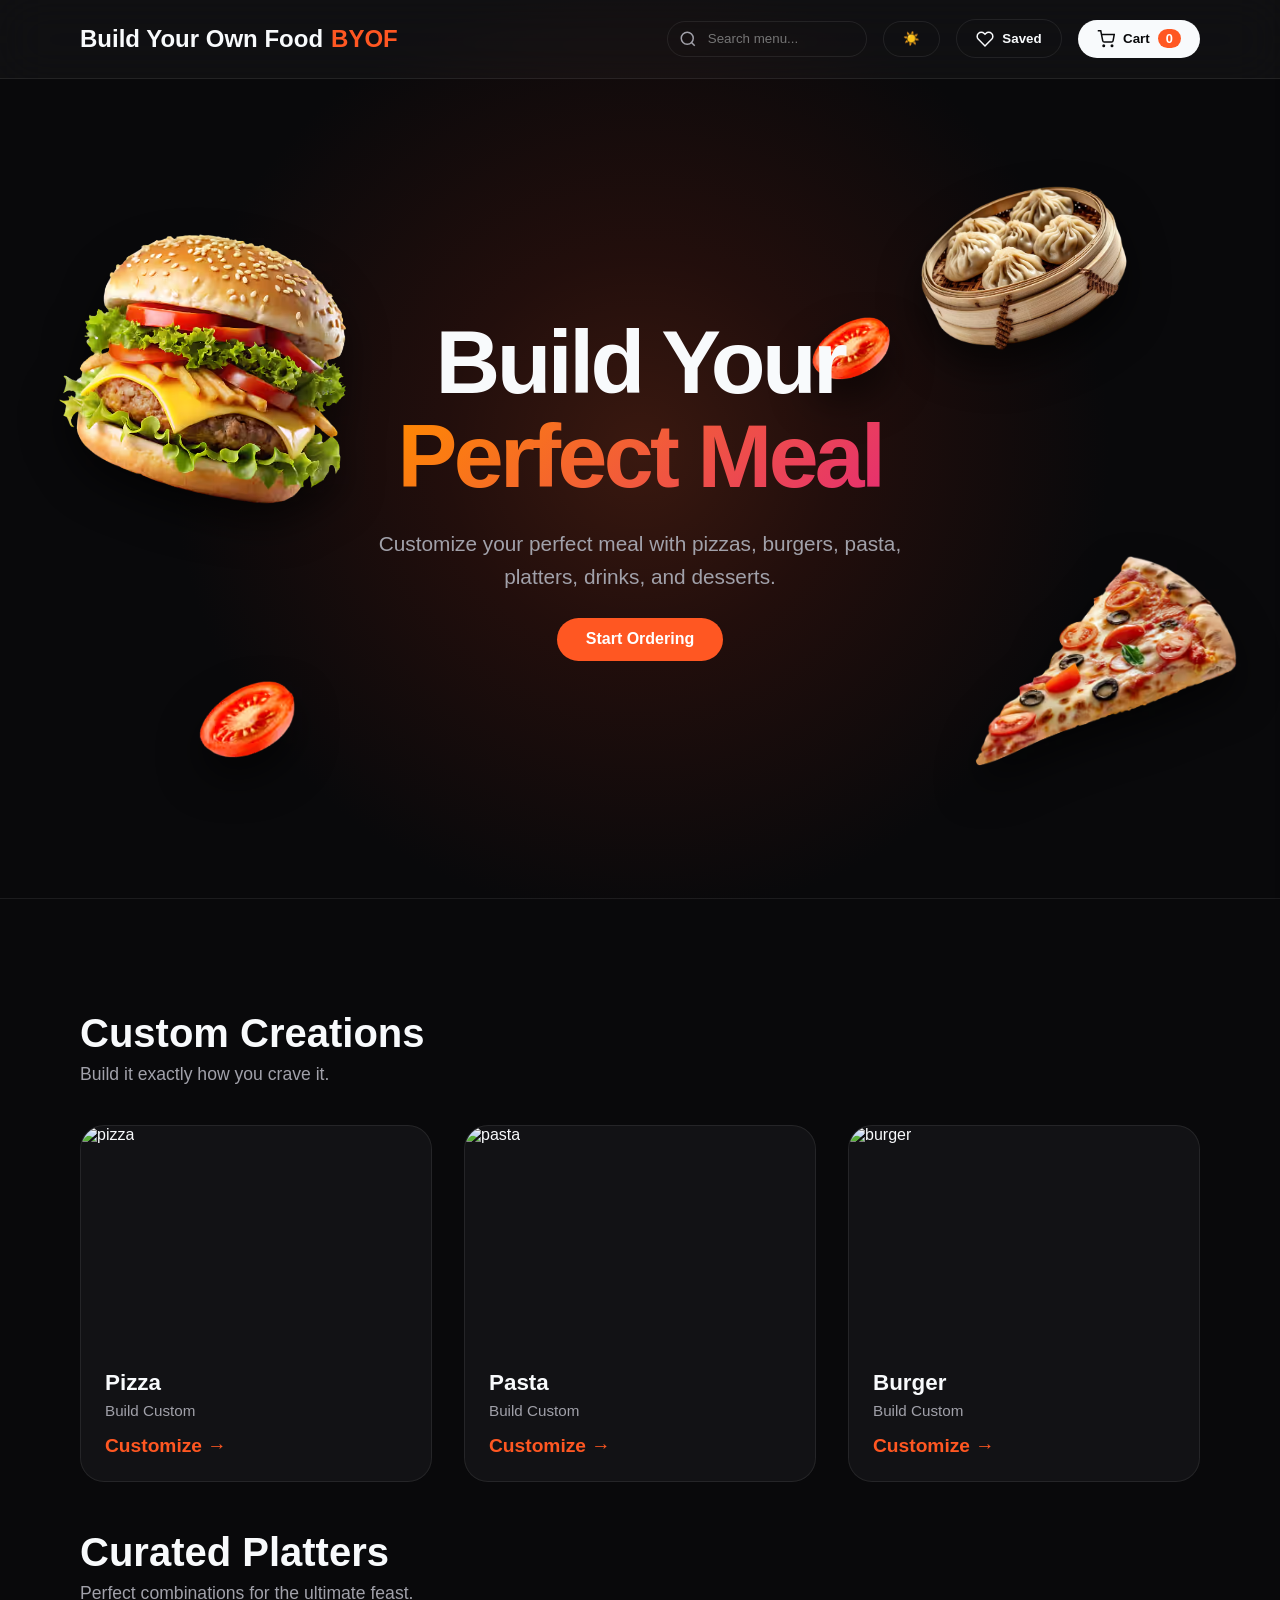
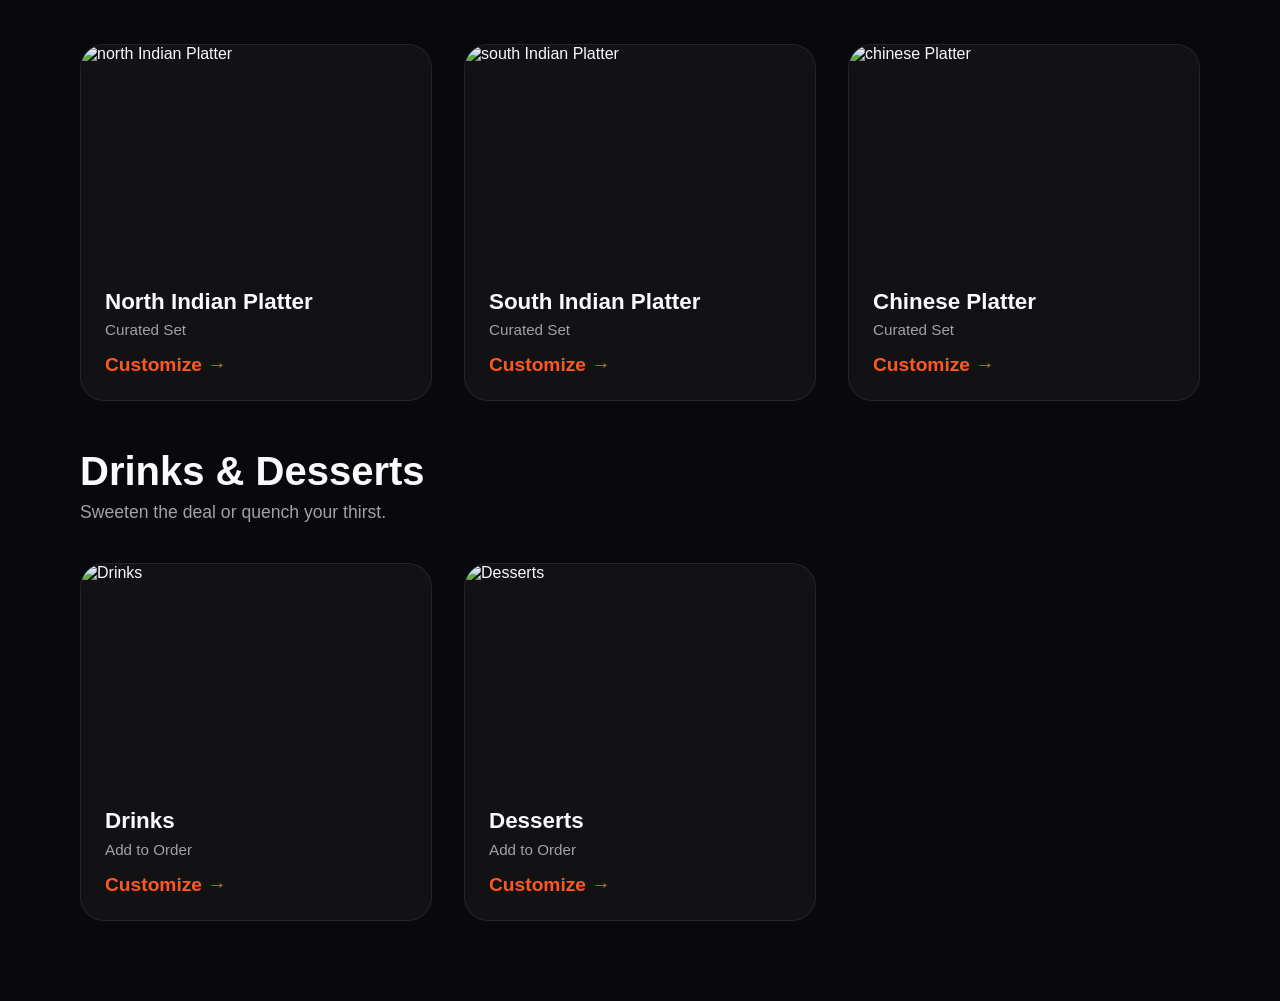
==== commit eec0d7e5: "done" ====
--- a/index.html
+++ b/index.html
@@ -163,8 +163,7 @@
         <span id="toastMsg">Success!</span>
     </div>
     <script type="module" src="./main.js"></script>
+    <script src="https://cdn.jsdelivr.net/npm/canvas-confetti@1.6.0/dist/confetti.browser.min.js"></script>
 
-<script src="https://cdn.jsdelivr.net/npm/canvas-confetti@1.6.0/dist/confetti.browser.min.js"></script>
-    <script src="script.js"></script>
 </body>
 </html>
